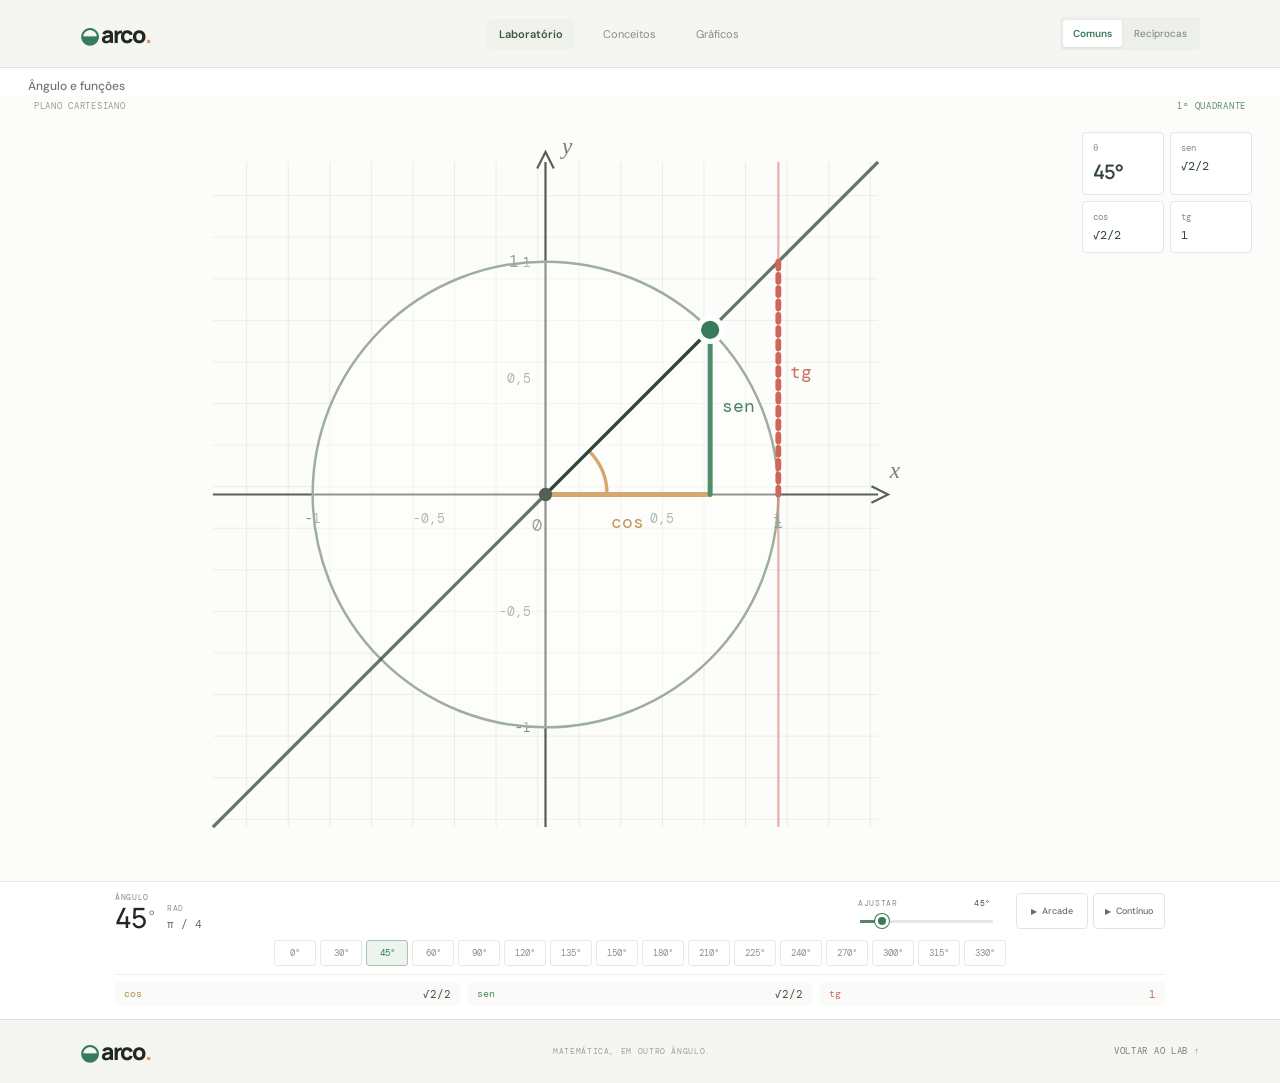
==== index.html @ d0510285 "Primeiro commit" ====
<!doctype html>
<html lang="pt-BR">
  <head>
    <meta charset="utf-8">
    <meta name="viewport" content="width=device-width, initial-scale=1">
    <meta name="theme-color" content="#f5f6f2">
    <title>Círculo Trigonométrico — laboratório visual</title>
    <link rel="stylesheet" href="style.css">
  </head>
  <body>
    <header class="topbar"><a class="brand" href="#inicio" aria-label="Arco, início"><span class="brand-mark">◒</span> arco<span class="brand-dot">.</span></a>
      <nav class="tabs" role="tablist" aria-label="Seções">
        <button class="active" role="tab" aria-selected="true" aria-controls="laboratorio" data-tab="laboratorio">Laboratório</button>
        <button role="tab" aria-selected="false" aria-controls="conceitos" data-tab="conceitos">Conceitos</button>
        <button role="tab" aria-selected="false" aria-controls="graficos" data-tab="graficos">Gráficos</button>
      </nav>
      <div class="function-family" role="group" aria-label="Tipo de funções">
        <button class="selected" data-function-family="common" aria-pressed="true">Comuns</button>
        <button data-function-family="reciprocal" aria-pressed="false" title="Secante, cossecante e cotangente">Recíprocas</button>
      </div>
    </header>
    <main id="inicio">
      <section class="lab tab-panel active" id="laboratorio" role="tabpanel" aria-label="Laboratório trigonométrico">
        <div class="lab-head">
          <h2>Ângulo e funções</h2>
        </div>
        <div class="lab-grid">
          <div class="diagram-wrap">
            <div class="angle-stamp" id="angleStamp" aria-hidden="true"><span>ÂNGULO NOTÁVEL</span><strong id="stampValue">45°</strong></div>
            <div class="diagram-top"><span>PLANO CARTESIANO</span><span class="quadrant" id="quadrant">1º QUADRANTE</span></div>
            <div class="diagram-body">
              <div class="svg-holder">
                <svg id="circle" viewBox="0 0 460 460" role="img" aria-label="Círculo trigonométrico interativo">
                  <defs>
                    <pattern id="grid" width="25" height="25" patternUnits="userSpaceOnUse">
                      <path d="M 25 0 L 0 0 0 25" fill="none" stroke="#e5e9e3" stroke-width="1"/>
                    </pattern>
                  </defs>
                  <rect x="30" y="30" width="400" height="400" fill="url(#grid)"/>
                  <g id="gridLabels"></g>
                  <line x1="30" y1="230" x2="430" y2="230" class="axis"/>
                  <line x1="230" y1="430" x2="230" y2="30" class="axis"/>
                  <path d="M 426 225 L 436 230 L 426 235 M 225 34 L 230 24 L 235 34" class="axis-head"/>
                  <circle cx="230" cy="230" r="140" class="unit-circle"/>
                  <path id="arc" class="angle-arc" d=""/>
                  <line id="radius" x1="230" y1="230" x2="336" y2="124" class="radius"/>
                  <line id="radiusExtension" x1="230" y1="230" x2="420" y2="40" class="radius-extension"/>
                  <line id="cosLine" x1="230" y1="230" x2="336" y2="230" class="cos-line"/>
                  <line id="sinLine" x1="336" y1="230" x2="336" y2="124" class="sin-line"/>
                  <line id="tanGuide" x1="355" y1="30" x2="355" y2="430" class="tan-guide"/>
                  <line id="tanLine" x1="355" y1="230" x2="355" y2="142" class="tan-line"/>
                  <line id="topTanGuide" x1="30" y1="90" x2="430" y2="90" class="tan-guide top-tan-guide"/>
                  <line id="secLine" x1="230" y1="230" x2="370" y2="142" class="reciprocal-sec"/>
                  <line id="cscLine" x1="230" y1="230" x2="370" y2="90" class="reciprocal-csc"/>
                  <line id="cotLine" x1="230" y1="90" x2="370" y2="90" class="reciprocal-cot"/>
                  <line id="pointTangent" x1="250" y1="100" x2="400" y2="250" class="point-tangent"/>
                  <path id="tangentRightAngle" class="tangent-right-angle" d=""/>
                  <circle id="secPoint" cx="355" cy="230" r="5" class="reciprocal-point sec-point"/>
                  <circle id="cscPoint" cx="230" cy="105" r="5" class="reciprocal-point csc-point"/>
                  <circle id="reciprocalPoint" cx="355" cy="105" r="5" class="reciprocal-point"/>
                  <circle cx="230" cy="230" r="4" class="origin-dot"/>
                  <circle id="point" cx="336" cy="124" r="7" class="point"/>
                  <text x="437" y="220" class="axis-label">x</text>
                  <text x="240" y="25" class="axis-label">y</text>
                  <text x="222" y="252" class="origin-label">0</text>
                  <text id="xUnitLabel" x="370" y="250" class="tick-label">1</text>
                  <text id="yUnitLabel" x="208" y="90" class="tick-label">1</text>
                  <text id="cosLabel" x="280" y="250" class="measure-label cosine-label">cos</text>
                  <text id="sinLabel" x="343" y="178" class="measure-label sine-label">sen</text>
                  <text id="tanLabel" x="386" y="178" class="measure-label tangent-label">tg</text>
                  <text id="secLabel" x="370" y="178" class="measure-label cosine-label">sec</text>
                  <text id="cscLabel" x="300" y="130" class="measure-label sine-label">cossec</text>
                  <text id="cotLabel" x="300" y="96" class="measure-label tangent-label">cotg</text>
                </svg>
              </div>
              <div class="plot-readout">
                <div><span>θ</span><b><strong id="degree">45</strong>°</b></div>
                <div><span id="readoutSinName">sen</span><b id="sinValue">0,707</b></div>
                <div><span id="readoutCosName">cos</span><b id="cosValue">0,707</b></div>
                <div><span id="readoutTanName">tg</span><b id="tanValue">1,000</b></div>
              </div>
            </div>
            <div class="diagram-legend">
              <span><i class="legend-cos"></i><b id="circleLegendCos">cosseno</b></span>
              <span><i class="legend-sin"></i><b id="circleLegendSin">seno</b></span>
              <span><i class="legend-tan"></i><b id="circleLegendTan">tangente</b></span>
            </div>
          </div>
          <aside class="controls">
            <div class="control-main">
              <div class="control-angle">
                <div class="angle-display"><span class="section-kicker">ÂNGULO</span>
                  <div class="angle-value"><strong id="controlDegree">45</strong><span>°</span></div>
                </div>
                <div class="radian"><span>RAD</span><strong id="radian">π / 4</strong></div>
              </div>
              <div class="slider-control">
                <label class="slider-label" for="angle"><span>AJUSTAR</span><span id="sliderDegree">45°</span></label>
                <input id="angle" type="range" min="0" max="359" value="45" aria-label="Ângulo em graus">
              </div>
              <div class="animation-modes" aria-label="Modo de animação">
                <button class="mode-button arcade-mode" id="playArcade" type="button"><span class="play-icon">▶</span><span class="mode-text">Arcade</span></button>
                <button class="mode-button smooth-mode" id="playSmooth" type="button"><span class="play-icon">▶</span><span class="mode-text">Contínuo</span></button>
              </div>
            </div>
            <div class="preset-row" aria-label="Ângulos notáveis dos quatro quadrantes">
              <button data-angle="0">0°</button>
              <button data-angle="30">30°</button>
              <button data-angle="45" class="selected">45°</button>
              <button data-angle="60">60°</button>
              <button data-angle="90">90°</button>
              <button data-angle="120">120°</button>
              <button data-angle="135">135°</button>
              <button data-angle="150">150°</button>
              <button data-angle="180">180°</button>
              <button data-angle="210">210°</button>
              <button data-angle="225">225°</button>
              <button data-angle="240">240°</button>
              <button data-angle="270">270°</button>
              <button data-angle="300">300°</button>
              <button data-angle="315">315°</button>
              <button data-angle="330">330°</button>
            </div>
            <div class="function-list">
              <div class="function-row cosine"><span class="function-symbol" id="symbolCos">cos</span><strong id="controlCos">0,707</strong></div>
              <div class="function-row sine"><span class="function-symbol" id="symbolSin">sen</span><strong id="controlSin">0,707</strong></div>
              <div class="function-row tangent"><span class="function-symbol" id="symbolTan">tg</span><strong id="controlTan">1,000</strong></div>
            </div>
          </aside>
        </div>
        <div class="insight">
          <p id="insightText">Ponto: (0,707; 0,707)</p>
        </div>
      </section>
      <section class="function-graph tab-panel" id="graficos" role="tabpanel" aria-label="Gráficos de seno, cosseno e tangente">
        <div class="graph-heading">
          <div><span class="section-kicker">PLANO CARTESIANO · 0° A 360°</span>
            <h2>Gráficos das funções</h2>
          </div>
          <div class="graph-options" role="group" aria-label="Selecionar função para desenhar">
            <button class="selected" data-graph="sin" aria-pressed="true">Seno</button>
            <button data-graph="cos" aria-pressed="false">Cosseno</button>
            <button data-graph="tan" aria-pressed="false">Tangente</button>
            <button data-graph="all" aria-pressed="false">Todas</button>
          </div>
        </div>
        <div class="graph-sheet">
          <svg id="functionPlot" viewBox="0 0 800 470" role="img" aria-label="Gráfico de função trigonométrica em função do ângulo">
            <defs><clipPath id="graphClip">
              <rect x="60" y="35" width="720" height="385"/>
</clippath></defs>
            <rect x="60" y="35" width="720" height="385" class="graph-background"/>
            <g id="graphGrid"></g>
            <g class="graph-asymptotes" id="graphAsymptotes">
              <line x1="240" y1="35" x2="240" y2="420"/>
              <line x1="600" y1="35" x2="600" y2="420"/>
            </g>
            <g class="graph-asymptotes reciprocal-asymptotes" id="reciprocalAsymptotes">
              <line x1="60" y1="35" x2="60" y2="420"/>
              <line x1="420" y1="35" x2="420" y2="420"/>
              <line x1="780" y1="35" x2="780" y2="420"/>
            </g>
            <line x1="60" y1="227.5" x2="780" y2="227.5" class="graph-axis"/>
            <line x1="60" y1="35" x2="60" y2="420" class="graph-axis"/>
            <g clip-path="url(#graphClip)">
              <path id="graphSin" class="graph-line graph-sin"/>
              <path id="graphCos" class="graph-line graph-cos"/>
              <path id="graphTan" class="graph-line graph-tan"/>
              <path id="graphSec" class="graph-line graph-cos"/>
              <path id="graphCsc" class="graph-line graph-sin"/>
              <path id="graphCot" class="graph-line graph-tan"/>
              <line id="graphCursor" x1="150" y1="35" x2="150" y2="420" class="graph-cursor"/>
              <circle id="markerSin" r="6" class="graph-marker marker-sin"/>
              <circle id="markerCos" r="6" class="graph-marker marker-cos"/>
              <circle id="markerTan" r="6" class="graph-marker marker-tan"/>
              <circle id="markerSec" r="6" class="graph-marker marker-cos"/>
              <circle id="markerCsc" r="6" class="graph-marker marker-sin"/>
              <circle id="markerCot" r="6" class="graph-marker marker-tan"/>
            </g>
            <g id="graphLabels"></g>
          </svg>
        </div>
        <div class="graph-legend">
          <span class="legend-item graph-sin-key"><i></i><span id="legendSin">sen θ</span></span>
          <span class="legend-item graph-cos-key"><i></i><span id="legendCos">cos θ</span></span>
          <span class="legend-item graph-tan-key"><i></i><span id="legendTan">tg θ</span></span>
          <span class="graph-current" id="graphCurrent">θ = 45°</span>
        </div>
      </section>
      <section class="concepts tab-panel" id="conceitos" data-family="common" role="tabpanel" aria-label="Conceitos trigonométricos">
        <div class="concept-heading"><span class="section-kicker">CÍRCULO UNITÁRIO · RAIO 1</span>
          <h2>Três nomes.
            <br>
<em>Um ponto.</em></h2>
          <p id="conceptDescription">Uma posição na circunferência revela três medidas:</p>
        </div>
        <div class="concept-cards concepts-common">
          <article class="concept-card cosine-card">
            <div class="concept-card-heading"><span class="card-index">01</span>
              <h3>Cosseno</h3>
            </div>
            <p class="definition">É a coordenada <b>x</b> do ponto na circunferência: sua projeção horizontal sobre o eixo x.</p>
            <div class="formula">cos(θ) = x</div>
            <svg class="concept-figure" viewBox="0 0 180 100" role="img" aria-label="O cosseno é a projeção horizontal do ponto">
              <line x1="18" y1="70" x2="162" y2="70" class="fig-axis"/>
              <circle cx="70" cy="58" r="37" class="fig-circle"/>
              <line x1="70" y1="58" x2="98" y2="32" class="fig-radius"/>
              <line x1="70" y1="58" x2="98" y2="58" class="fig-cos"/>
              <line x1="98" y1="32" x2="98" y2="58" class="fig-guide"/>
              <circle cx="98" cy="32" r="4" class="fig-point"/>
              <text x="79" y="82" class="fig-label">cos θ</text>
            </svg>
          </article>
          <article class="concept-card sine-card">
            <div class="concept-card-heading"><span class="card-index">02</span>
              <h3>Seno</h3>
            </div>
            <p class="definition">É a coordenada <b>y</b> do ponto na circunferência: sua projeção vertical sobre o eixo y.</p>
            <div class="formula">sen(θ) = y</div>
            <svg class="concept-figure" viewBox="0 0 180 100" role="img" aria-label="O seno é a projeção vertical do ponto">
              <line x1="20" y1="70" x2="160" y2="70" class="fig-axis"/>
              <line x1="70" y1="90" x2="70" y2="12" class="fig-axis"/>
              <circle cx="70" cy="58" r="37" class="fig-circle"/>
              <line x1="70" y1="58" x2="98" y2="32" class="fig-radius"/>
              <line x1="98" y1="32" x2="98" y2="58" class="fig-sin"/>
              <line x1="70" y1="58" x2="98" y2="58" class="fig-guide"/>
              <circle cx="98" cy="32" r="4" class="fig-point"/>
              <text x="104" y="48" class="fig-label">sen θ</text>
            </svg>
          </article>
          <article class="concept-card tangent-card">
            <div class="concept-card-heading"><span class="card-index">03</span>
              <h3>Tangente</h3>
            </div>
            <p class="definition">É a razão entre seno e cosseno. Na reta <b>x = 1</b>, mede o segmento até a linha do ângulo.</p>
            <div class="formula">tg(θ) = sen(θ) / cos(θ)</div>
            <svg class="concept-figure" viewBox="0 0 180 100" role="img" aria-label="A tangente é o segmento vertical na reta x igual a um">
              <line x1="18" y1="70" x2="164" y2="70" class="fig-axis"/>
              <circle cx="65" cy="58" r="37" class="fig-circle"/>
              <line x1="65" y1="58" x2="115" y2="30" class="fig-radius"/>
              <line x1="102" y1="18" x2="102" y2="88" class="fig-tan-guide"/>
              <line x1="102" y1="70" x2="102" y2="37" class="fig-tan"/>
              <circle cx="98" cy="39" r="4" class="fig-point"/>
              <text x="108" y="54" class="fig-label">tg θ</text>
            </svg>
          </article>
        </div>
        <div class="concept-cards concepts-reciprocal">
          <article class="concept-card reciprocal-sec-card">
            <div class="concept-card-heading"><span class="card-index">01</span>
              <h3>Secante</h3>
            </div>
            <p class="definition">É o inverso multiplicativo do cosseno. A tangente no ponto encontra o eixo x em <b>sec(θ)</b>.</p>
            <div class="formula">sec(θ) = 1 / cos(θ)</div>
            <svg class="concept-figure" viewBox="0 0 180 100" role="img" aria-label="A tangente no ponto encontra o eixo x no valor da secante">
              <line x1="18" y1="68" x2="162" y2="68" class="fig-axis"/>
              <line x1="70" y1="96" x2="70" y2="12" class="fig-axis"/>
              <circle cx="70" cy="68" r="30" class="fig-circle"/>
              <line x1="70" y1="68" x2="91.2" y2="46.8" class="fig-radius"/>
              <line x1="30" y1="-14" x2="145" y2="101" class="fig-extra-tangent"/>
              <line x1="70" y1="68" x2="112.4" y2="68" class="fig-cos"/>
              <circle cx="112.4" cy="68" r="4" class="fig-point"/>
              <text x="83" y="82" class="fig-label">sec θ</text>
            </svg>
          </article>
          <article class="concept-card reciprocal-csc-card">
            <div class="concept-card-heading"><span class="card-index">02</span>
              <h3>Cossecante</h3>
            </div>
            <p class="definition">É o inverso multiplicativo do seno. A tangente no ponto encontra o eixo y em <b>cossec(θ)</b>.</p>
            <div class="formula">cossec(θ) = 1 / sen(θ)</div>
            <svg class="concept-figure" viewBox="0 0 180 100" role="img" aria-label="A tangente no ponto encontra o eixo y no valor da cossecante">
              <line x1="18" y1="68" x2="162" y2="68" class="fig-axis"/>
              <line x1="70" y1="98" x2="70" y2="8" class="fig-axis"/>
              <circle cx="70" cy="68" r="30" class="fig-circle"/>
              <line x1="70" y1="68" x2="91.2" y2="46.8" class="fig-radius"/>
              <line x1="30" y1="-14" x2="145" y2="101" class="fig-extra-tangent"/>
              <line x1="70" y1="68" x2="70" y2="25.6" class="fig-sin"/>
              <circle cx="70" cy="25.6" r="4" class="fig-point"/>
              <text x="77" y="40" class="fig-label">cossec θ</text>
            </svg>
          </article>
          <article class="concept-card reciprocal-cot-card">
            <div class="concept-card-heading"><span class="card-index">03</span>
              <h3>Cotangente</h3>
            </div>
            <p class="definition">É a razão entre cosseno e seno. Na tangente superior do círculo, mede o trecho horizontal até o ângulo.</p>
            <div class="formula">cotg(θ) = cos(θ) / sen(θ)</div>
            <svg class="concept-figure" viewBox="0 0 180 100" role="img" aria-label="A cotangente é o trecho horizontal na tangente superior do círculo">
              <line x1="18" y1="72" x2="162" y2="72" class="fig-axis"/>
              <circle cx="70" cy="72" r="30" class="fig-circle"/>
              <line x1="70" y1="42" x2="160" y2="42" class="fig-extra-tangent"/>
              <line x1="70" y1="72" x2="96" y2="57" class="fig-radius"/>
              <line x1="96" y1="57" x2="122" y2="42" class="fig-radius"/>
              <line x1="70" y1="42" x2="122" y2="42" class="fig-tan"/>
              <circle cx="122" cy="42" r="4" class="fig-point"/>
              <circle cx="96" cy="57" r="4" class="fig-point"/>
              <text x="83" y="34" class="fig-label">cotg θ</text>
            </svg>
          </article>
        </div>
      </section>
    </main>
    <footer>
      <a class="brand" href="#inicio"><span class="brand-mark">◒</span> arco<span class="brand-dot">.</span></a>
      <span>MATEMÁTICA, EM OUTRO ÂNGULO.</span>
      <a href="#laboratorio" data-go-lab>VOLTAR AO LAB ↑</a>
    </footer>
    <script src="script.js"></script>
  </body>
</html>
---- style.css ----
@import url('https://fonts.googleapis.com/css2?family=DM+Mono:wght@400;500&family=DM+Sans:wght@400;500;600;700&family=Manrope:wght@400;500;600;700;800&display=swap');
:root {
  --ink: #202820;
  --muted: #777f75;
  --paper: #f5f6f2;
  --green: #337c5c;
  --line: #dfe3dc;
  --mono: 'DM Mono',monospace;
  --sans: 'DM Sans',sans-serif;
  --display: 'Manrope',sans-serif;
}
* {
  box-sizing: border-box;
}
html {
  scroll-behavior: smooth;
}
body {
  margin: 0;
  background: var(--paper);
  color: var(--ink);
  font-family: var(--sans);
  font-size: 14px;
}
.topbar {
  height: 76px;
  border-bottom: 1px solid var(--line);
  display: flex;
  align-items: center;
  justify-content: space-between;
  padding: 0 max(calc((100vw - 1120px)/2),32px);
}
.brand {
  text-decoration: none;
  color: var(--ink);
  font: 800 23px var(--display);
  letter-spacing: -1.4px;
}
.brand-mark {
  color: var(--green);
  font-size: 22px;
}
.brand-dot {
  color: #df9566;
}
.topbar nav {
  display: flex;
  gap: 36px;
  margin-left: 80px;
}
.topbar nav a {
  color: #858c82;
  text-decoration: none;
  font-size: 13px;
}
.topbar nav a.active {
  color: var(--ink);
  font-weight: 700;
}
.course-tag,.section-kicker,.eyebrow,.diagram-top,.live,.radian>span,.slider-label,.play-hint,.unit-note,.card-index,footer>span,footer>a:last-child {
  font: 10px var(--mono);
  letter-spacing: .08em;
}
.course-tag {
  color: #6f786e;
}
.course-tag i,.live i {
  display: inline-block;
  width: 7px;
  height: 7px;
  border-radius: 50%;
  background: #6eaa77;
  margin-right: 8px;
}
.intro {
  max-width: 1120px;
  margin: 78px auto 62px;
}
.eyebrow {
  display: flex;
  align-items: center;
  gap: 12px;
  color: #697369;
}
.eyebrow span {
  display: grid;
  place-items: center;
  border: 1px solid #cbd2c9;
  width: 24px;
  height: 24px;
  border-radius: 50%;
  font-size: 9px;
}
.eyebrow b {
  font-weight: 400;
}
.intro h1 {
  font: 600 clamp(48px,6vw,70px)/1.04 var(--display);
  letter-spacing: -4px;
  margin: 24px 0 16px;
}
.intro h1 em,.concept-title em {
  font-family: Georgia,serif;
  font-weight: 400;
  color: var(--green);
}
.intro p {
  line-height: 1.7;
  color: var(--muted);
  margin: 0;
}
.lab {
  max-width: 1120px;
  margin: 0 auto;
  background: #fff;
  border: 1px solid #e5e8e1;
  border-radius: 8px;
  box-shadow: 0 12px 36px #23321d09;
  overflow: hidden;
}
.lab-head {
  padding: 27px 34px 20px;
  border-bottom: 1px solid #edf0eb;
  display: flex;
  align-items: center;
  justify-content: space-between;
}
.section-kicker {
  color: #828b80;
}
.lab-head h2 {
  font: 600 21px var(--display);
  letter-spacing: -.6px;
  margin: 8px 0 0;
}
.live {
  color: #6eaa77;
  font-size: 9px;
}
.lab-grid {
  display: grid;
  grid-template-columns: 1.12fr .88fr;
  min-height: 500px;
}
.diagram-wrap {
  padding: 23px 32px 20px 36px;
  border-right: 1px solid #edf0eb;
  background: #fcfdfa;
}
.diagram-top {
  display: flex;
  justify-content: space-between;
  color: #8a9289;
  font-size: 9px;
}
.quadrant {
  color: #5c8b6d;
}
.svg-holder {
  max-width: 455px;
  margin: 4px auto 0;
}
.svg-holder svg {
  display: block;
  width: 100%;
  height: auto;
  overflow: visible;
}
.axis {
  stroke: #a7afa5;
  stroke-width: 1.2;
}
.axis-head {
  fill: none;
  stroke: #a7afa5;
  stroke-width: 1.2;
}
.unit-circle {
  fill: #f9fbf8;
  stroke: #c7d1c5;
  stroke-width: 1.4;
}
.radius {
  stroke: #33463a;
  stroke-width: 1.8;
}
.angle-arc {
  fill: none;
  stroke: #d7a86d;
  stroke-width: 2;
}
.cos-line {
  stroke: #d7a86d;
  stroke-width: 3;
  stroke-linecap: round;
}
.sin-line {
  stroke: #4f8d6b;
  stroke-width: 3;
  stroke-linecap: round;
}
.tan-line {
  stroke: #d77966;
  stroke-width: 3;
  stroke-linecap: round;
  stroke-dasharray: 4 4;
}
.point {
  fill: #387b58;
  stroke: #fff;
  stroke-width: 3;
}
.origin-dot {
  fill: #555f54;
}
.axis-label {
  fill: #788176;
  font: italic 14px Georgia;
}
.origin-label,.tick-label {
  fill: #9ba398;
  font: 10px var(--mono);
}
.measure-label {
  font: 11px var(--mono);
}
.cosine-label {
  fill: #c49459;
}
.sine-label {
  fill: #478362;
}
.tangent-label {
  fill: #cc705f;
}
.diagram-legend {
  display: flex;
  justify-content: center;
  gap: 22px;
  color: #818980;
  font-size: 10px;
  margin-top: -7px;
}
.diagram-legend span {
  display: flex;
  align-items: center;
  gap: 6px;
}
.diagram-legend i {
  width: 7px;
  height: 7px;
  border-radius: 50%;
}
.legend-cos {
  background: #d7a86d;
}
.legend-sin {
  background: #4f8d6b;
}
.legend-tan {
  background: #d77966;
}
.controls {
  padding: 25px 30px 22px;
}
.angle-display {
  display: flex;
  justify-content: space-between;
  align-items: center;
}
.angle-display>div:first-child {
  display: flex;
  flex-direction: column;
  gap: 6px;
}
.angle-note {
  font-size: 11px;
  color: #a1a79f;
}
.angle-value {
  display: flex;
  align-items: flex-start;
}
.angle-value strong {
  font: 500 48px/.95 var(--display);
  letter-spacing: -3px;
}
.angle-value>span {
  font: 20px var(--display);
  margin: 3px 0 0 4px;
  color: #7d867a;
}
.radian {
  margin-top: 14px;
  background: #f6f8f4;
  border: 1px solid #edf0ea;
  padding: 10px 12px;
  display: flex;
  justify-content: space-between;
  align-items: center;
}
.radian>span {
  font-size: 9px;
  color: #92998f;
}
.radian strong {
  font: 13px var(--mono);
  color: #52745d;
}
.slider-label {
  margin: 24px 0 10px;
  display: flex;
  justify-content: space-between;
  color: #8a9288;
  font-size: 9px;
}
.slider-label span:last-child {
  color: #39493a;
}
input[type=range] {
  width: 100%;
  height: 3px;
  appearance: none;
  background: linear-gradient(to right,#528565 0 12.5%,#e4e8e1 12.5% 100%);
  outline: none;
  display: block;
}
input[type=range]::-webkit-slider-thumb {
  appearance: none;
  width: 14px;
  height: 14px;
  border-radius: 50%;
  background: #397b57;
  border: 3px solid white;
  box-shadow: 0 0 0 1px #397b57;
  cursor: grab;
}
input[type=range]::-moz-range-thumb {
  width: 9px;
  height: 9px;
  border-radius: 50%;
  background: #397b57;
  border: 3px solid white;
  box-shadow: 0 0 0 1px #397b57;
  cursor: grab;
}
.preset-row {
  display: flex;
  gap: 6px;
  margin-top: 12px;
}
.preset-row button {
  border: 1px solid #e6e9e3;
  background: #fff;
  color: #8a9188;
  font: 10px var(--mono);
  padding: 6px 11px;
  border-radius: 3px;
  cursor: pointer;
}
.preset-row button.selected {
  color: #417853;
  border-color: #a9c2ad;
  background: #f7faf6;
}
.function-list {
  margin-top: 22px;
  border-top: 1px solid #edf0eb;
}
.function-row {
  height: 57px;
  border-bottom: 1px solid #edf0eb;
  display: flex;
  align-items: center;
  gap: 11px;
}
.function-symbol {
  width: 32px;
  height: 32px;
  display: grid;
  place-items: center;
  border-radius: 4px;
  font: 12px var(--mono);
}
.cosine .function-symbol {
  background: #fbf5ec;
  color: #b8884f;
}
.sine .function-symbol {
  background: #eff6f0;
  color: #4c8962;
}
.tangent .function-symbol {
  background: #fcf1ef;
  color: #c96f60;
}
.function-copy {
  display: flex;
  flex-direction: column;
  gap: 4px;
  flex: 1;
}
.function-copy b {
  font-size: 11px;
  font-weight: 600;
}
.function-copy small {
  font-size: 10px;
  color: #979e95;
}
.function-row>strong {
  font: 12px var(--mono);
  color: #465147;
}
.tangent>strong {
  color: #c47062;
}
.play-button {
  margin-top: 17px;
  width: 100%;
  height: 43px;
  background: #347a55;
  border: 0;
  border-radius: 3px;
  color: white;
  font: 600 12px var(--sans);
  display: flex;
  align-items: center;
  justify-content: center;
  gap: 9px;
  cursor: pointer;
  transition: background .2s;
}
.play-button:hover {
  background: #286747;
}
.play-button.playing {
  background: #263c2e;
}
.play-icon {
  font-size: 10px;
}
.play-hint {
  margin-left: auto;
  margin-right: 12px;
  color: #c7dfce;
  font-size: 8px;
}
.insight {
  min-height: 50px;
  background: #f8faf7;
  border-top: 1px solid #edf0eb;
  padding: 12px 34px;
  display: flex;
  align-items: center;
  gap: 12px;
}
.insight-icon {
  width: 22px;
  height: 22px;
  border-radius: 50%;
  background: #eaf2ea;
  color: #4c875e;
  display: grid;
  place-items: center;
  font-size: 14px;
}
.insight p {
  font-size: 11px;
  color: #6f786e;
  margin: 0;
  flex: 1;
}
.insight p b {
  color: #384a3b;
  font-weight: 600;
}
.unit-note {
  color: #9ba297;
  font-size: 8px;
}
.concepts {
  max-width: 1120px;
  margin: 110px auto 100px;
  display: grid;
  grid-template-columns: 260px 1fr;
  gap: 65px;
}
.concept-title h2 {
  font: 600 33px/1.2 var(--display);
  letter-spacing: -1.6px;
  margin: 18px 0;
}
.concept-cards {
  display: grid;
  grid-template-columns: repeat(3,1fr);
  gap: 14px;
}
.concept-card {
  background: #fff;
  border: 1px solid #e7eae4;
  border-radius: 5px;
  padding: 20px 18px 17px;
  min-height: 245px;
}
.card-index {
  font-size: 8px;
  color: #9ba197;
}
.mini-diagram {
  height: 56px;
  margin: 15px 0 10px;
  color: #b9935c;
  font: 17px var(--mono);
  position: relative;
  line-height: 1.1;
}
.mini-diagram b {
  color: #437a54;
  font-size: 20px;
}
.mini-cos {
  padding-top: 17px;
}
.mini-sin {
  padding-left: 4px;
  line-height: .9;
}
.mini-tan {
  padding-top: 13px;
  color: #d98775;
}
.concept-card h3 {
  font: 600 15px var(--display);
  margin: 6px 0;
}
.concept-card p {
  font-size: 10px;
  line-height: 1.6;
  color: #858d83;
  margin: 7px 0 12px;
}
.concept-card p b {
  color: #4a594b;
}
.formula {
  font: 10px var(--mono);
  color: #55775d;
  background: #f5f8f3;
  padding: 8px;
}
.concept-title .section-kicker {
  font-size: 9px;
}
footer {
  border-top: 1px solid var(--line);
  height: 78px;
  padding: 0 max(calc((100vw - 1120px)/2),32px);
  display: flex;
  align-items: center;
  justify-content: space-between;
}
footer>span {
  color: #9da39a;
  font-size: 8px;
}
footer>a:last-child {
  color: #748174;
  text-decoration: none;
  font-size: 9px;
}
@media(max-width:900px) {
  .intro,.lab,.concepts {
    margin-left: 24px;
    margin-right: 24px;
  }
  .intro {
    margin-top: 60px;
  }
  .lab-grid {
    grid-template-columns: 1fr;
  }
  .diagram-wrap {
    border-right: 0;
    border-bottom: 1px solid #edf0eb;
  }
  .svg-holder {
    max-width: 440px;
  }
  .controls {
    padding: 25px 32px;
  }
  .concepts {
    grid-template-columns: 1fr;
    gap: 25px;
    margin-top: 75px;
  }
  .concept-title h2 br {
    display: none;
  }
  .concept-cards {
    grid-template-columns: repeat(3,1fr);
  }
}
@media(max-width:600px) {
  .topbar {
    height: 62px;
    padding: 0 20px;
  }
  .topbar nav {
    gap: 16px;
    margin: 0;
  }
  .topbar nav a {
    font-size: 11px;
  }
  .course-tag {
    display: none;
  }
  .intro {
    margin: 48px 20px 38px;
  }
  .intro h1 {
    letter-spacing: -2.8px;
  }
  .intro p {
    font-size: 13px;
  }
  .lab {
    margin: 0 12px;
  }
  .lab-head {
    padding: 22px 20px;
  }
  .lab-head h2 {
    font-size: 18px;
  }
  .diagram-wrap {
    padding: 19px 13px 18px;
  }
  .diagram-top {
    font-size: 8px;
  }
  .diagram-legend {
    gap: 13px;
    font-size: 9px;
  }
  .controls {
    padding: 22px 20px;
  }
  .insight {
    padding: 12px 15px;
  }
  .insight p {
    font-size: 10px;
  }
  .unit-note {
    display: none;
  }
  .concepts {
    margin: 72px 20px;
  }
  .concept-title h2 {
    font-size: 29px;
  }
  .concept-cards {
    grid-template-columns: 1fr;
    gap: 10px;
  }
  .concept-card {
    min-height: 0;
    padding: 18px;
  }
  .mini-diagram {
    height: 40px;
    margin: 9px 0;
  }
  .concept-card p {
    font-size: 11px;
  }
  footer {
    padding: 0 20px;
    height: 68px;
  }
  footer>span {
    display: none;
  }
}
.lab.tab-panel.active {
  display: flex!important;
}
body {
  min-height: 100vh;
  display: flex;
  flex-direction: column;
}
.topbar {
  flex: 0 0 68px;
  height: 68px;
}
.tabs {
  display: flex;
  gap: 5px;
  margin: 0!important;
}
.tabs button {
  font: 11px var(--mono);
  color: #858d83;
  background: transparent;
  border: 1px solid transparent;
  border-radius: 4px;
  padding: 10px 14px;
  cursor: pointer;
}
.tabs button.active {
  color: #347a55;
  background: #edf4ed;
  border-color: #dce9dc;
}
.tab-panel {
  display: none!important;
}
.tab-panel.active {
  display: grid!important;
}
main {
  flex: 1;
  display: flex;
  min-height: 0;
}
.lab {
  max-width: none;
  width: 100%;
  margin: 0;
  border: 0;
  border-radius: 0;
  box-shadow: none;
  display: flex!important;
  flex-direction: column;
  min-height: calc(100vh - 132px);
}
.lab-head {
  padding: 17px 30px 14px;
  flex: 0 0 auto;
}
.lab-head h2 {
  font-size: 18px;
}
.lab-grid {
  flex: 1;
  min-height: 0;
  grid-template-columns: minmax(0,1fr) 340px;
}
.diagram-wrap {
  display: flex;
  flex-direction: column;
  padding: 18px 26px 15px;
  min-height: 0;
  border-right: 1px solid #edf0eb;
  border-bottom: 0;
}
.svg-holder {
  width: min(100%,min(70vh,740px));
  max-width: none;
  flex: 1;
  min-height: 0;
  display: grid;
  place-items: center;
  margin: 0 auto;
}
.svg-holder svg {
  max-height: 100%;
  width: 100%;
}
.diagram-legend {
  margin: 0 0 4px;
  flex: 0 0 auto;
}
.controls {
  padding: 22px 24px;
  overflow: auto;
}
.insight {
  flex: 0 0 auto;
}
.radius-extension {
  stroke: #33463a;
  stroke-width: 1.8;
  stroke-dasharray: 5 5;
  opacity: .65;
}
.concepts {
  width: min(1120px,calc(100% - 64px));
  max-width: 1120px;
  margin: auto;
  grid-template-columns: 250px 1fr;
  align-content: center;
  gap: 52px;
  min-height: calc(100vh - 132px);
}
.concept-title p {
  color: #818980;
  font-size: 13px;
  line-height: 1.75;
  max-width: 240px;
}
.concept-cards {
  gap: 18px;
}
.concept-card {
  padding: 24px 21px;
  min-height: 300px;
}
.mini-diagram {
  height: 72px;
  font-size: 22px;
  margin: 19px 0 13px;
}
.concept-card h3 {
  font-size: 17px;
}
.concept-card p {
  font-size: 12px;
  line-height: 1.75;
}
.formula {
  font-size: 11px;
  margin-top: 18px;
}
footer {
  flex: 0 0 64px;
  height: 64px;
}
@media(max-width:900px) {
  main {
    display: block;
  }
  .lab {
    min-height: calc(100vh - 132px);
  }
  .lab-grid {
    grid-template-columns: minmax(0,1fr) 300px;
  }
  .diagram-wrap {
    border-bottom: 0;
  }
  .svg-holder {
    width: min(100%,60vh);
  }
  .concepts {
    grid-template-columns: 1fr;
    gap: 24px;
    padding: 48px 0;
  }
  .concept-title h2 br {
    display: initial;
  }
  .concept-title p {
    max-width: 520px;
  }
  .concept-card {
    min-height: 260px;
  }
}
@media(max-width:650px) {
  .topbar {
    padding: 0 14px;
  }
  .brand {
    font-size: 20px;
  }
  .tabs button {
    font-size: 9px;
    padding: 9px 8px;
  }
  .lab {
    min-height: calc(100vh - 118px);
  }
  .lab-head {
    padding: 14px 16px;
  }
  .lab-grid {
    display: flex;
    flex-direction: column;
  }
  .diagram-wrap {
    padding: 11px 12px 9px;
    flex: 1;
    min-height: 280px;
  }
  .svg-holder {
    width: min(100%,42vh);
    min-height: 210px;
  }
  .diagram-legend {
    font-size: 8px;
    gap: 13px;
  }
  .controls {
    padding: 14px 18px;
    overflow: visible;
  }
  .angle-value strong {
    font-size: 38px;
  }
  .radian {
    margin-top: 8px;
    padding: 7px 10px;
  }
  .slider-label {
    margin: 14px 0 8px;
  }
  .preset-row {
    margin-top: 8px;
  }
  .function-list {
    margin-top: 11px;
  }
  .function-row {
    height: 44px;
  }
  .function-symbol {
    width: 27px;
    height: 27px;
  }
  .play-button {
    margin-top: 10px;
    height: 38px;
  }
  .insight {
    padding: 9px 12px;
  }
  .insight p {
    font-size: 9px;
  }
  .concepts {
    width: calc(100% - 32px);
    min-height: calc(100vh - 118px);
    padding: 35px 0;
  }
  .concept-cards {
    grid-template-columns: 1fr;
    gap: 10px;
  }
  .concept-card {
    min-height: 0;
    padding: 17px;
  }
  .mini-diagram {
    height: 43px;
    margin: 9px 0;
  }
  .formula {
    margin-top: 10px;
  }
  .concept-title p {
    font-size: 12px;
  }
  footer {
    flex-basis: 54px;
    height: 54px;
    padding: 0 14px;
  }
}
.lab-grid {
  display: flex;
  flex-direction: column;
  min-height: 0;
  flex: 1;
}
.diagram-wrap {
  flex: 1;
  min-height: 0;
  border: 0;
  padding: 12px 28px 4px;
}
.diagram-top {
  width: 100%;
}
.svg-holder {
  position: relative;
  width: min(100%, min(74vh, 820px));
  max-width: 100%;
  min-height: 0;
  margin: auto;
  flex: 1;
}
.svg-holder svg {
  height: 100%;
  width: 100%;
  max-height: 100%;
  overflow: visible;
}
.plot-readout {
  position: absolute;
  z-index: 2;
  right: 2%;
  top: 3%;
  display: grid;
  grid-template-columns: repeat(2,minmax(88px,1fr));
  gap: 5px;
  padding: 10px;
  background: #ffffffed;
  border: 1px solid #e1e7df;
  border-radius: 6px;
  box-shadow: 0 5px 20px #26352612;
}
.plot-readout div {
  display: flex;
  flex-direction: column;
  gap: 4px;
  padding: 4px 7px;
}
.plot-readout span {
  font: 9px var(--mono);
  color: #838c81;
}
.plot-readout b {
  font: 13px var(--mono);
  color: #334539;
}
.plot-readout div:first-child b {
  font: 600 23px var(--display);
  letter-spacing: -1px;
}
.plot-readout strong {
  font-weight: 600;
}
.axis {
  stroke: #566257;
  stroke-width: 1.35;
}
.axis-head {
  fill: none;
  stroke: #566257;
  stroke-width: 1.3;
}
.unit-circle {
  fill: #ffffff55;
  stroke: #9eae9e;
  stroke-width: 1.5;
}
.grid-number {
  font: 8px var(--mono);
  fill: #879186;
}
.tan-guide {
  stroke: #d99083;
  stroke-width: 1.4;
  opacity: .65;
}
.tan-line {
  stroke: #cf6658;
  stroke-width: 3.5;
  stroke-linecap: round;
}
.radius-extension {
  stroke: #33463a;
  stroke-width: 2;
  stroke-dasharray: none;
  opacity: .75;
}
.controls {
  flex: none;
  display: grid;
  grid-template-columns: 150px minmax(160px,1fr) 210px minmax(300px,1.2fr) 170px;
  grid-template-rows: 42px 30px;
  align-items: center;
  gap: 4px 17px;
  padding: 9px 28px 12px;
  border-top: 1px solid #e6eae3;
  background: #fff;
  overflow: visible;
}
.angle-display {
  grid-column: 1;
  grid-row: 1;
  align-self: center;
}
.angle-display .angle-value strong {
  font-size: 36px;
}
.radian {
  grid-column: 1;
  grid-row: 2;
  align-self: end;
  margin: 0;
  padding: 6px 9px;
}
.slider-label {
  grid-column: 2;
  grid-row: 1;
  margin: 0;
}
.controls input[type=range] {
  grid-column: 2;
  grid-row: 2;
}
.preset-row {
  grid-column: 3;
  grid-row: 1/3;
  align-self: center;
  margin: 0;
  flex-wrap: wrap;
}
.function-list {
  grid-column: 4;
  grid-row: 1/3;
  margin: 0;
  border-top: 0;
  display: flex;
  gap: 8px;
}
.function-row {
  flex: 1;
  height: auto;
  min-width: 0;
  border: 1px solid #edf0eb;
  border-radius: 4px;
  padding: 6px 8px;
  gap: 7px;
}
.function-symbol {
  width: 28px;
  height: 28px;
  flex: 0 0 28px;
}
.function-copy {
  gap: 2px;
}
.function-copy small {
  font-size: 9px;
}
.function-row>strong {
  font-size: 11px;
}
.play-button {
  grid-column: 5;
  grid-row: 1/3;
  margin: 0;
  height: 42px;
}
.insight {
  min-height: 38px;
  padding: 7px 28px;
}
.concepts.tab-panel.active {
  display: grid!important;
}
@media(max-width:1000px) {
  .controls {
    grid-template-columns: 140px minmax(140px,1fr) 190px;
    grid-template-rows: 24px 42px auto;
  }
  .function-list {
    grid-column: 1/3;
    grid-row: 3;
  }
  .play-button {
    grid-column: 3;
    grid-row: 3;
  }
  .svg-holder {
    width: min(100%,68vh);
  }
}
@media(max-width:650px) {
  .lab {
    min-height: calc(100vh - 122px);
  }
  .lab-head {
    padding: 9px 15px;
  }
  .diagram-wrap {
    min-height: 0;
    padding: 8px 8px 2px;
  }
  .svg-holder {
    width: 100%;
    min-height: 260px;
    max-height: 46vh;
  }
  .plot-readout {
    right: 1%;
    top: 2%;
    grid-template-columns: repeat(2,minmax(60px,1fr));
    gap: 1px;
    padding: 5px;
  }
  .plot-readout div {
    padding: 3px;
  }
  .plot-readout span {
    font-size: 7px;
  }
  .plot-readout b {
    font-size: 10px;
  }
  .plot-readout div:first-child b {
    font-size: 17px;
  }
  .diagram-legend {
    margin: 0 0 4px;
  }
  .controls {
    grid-template-columns: 1fr 1fr;
    grid-template-rows: auto auto auto auto;
    gap: 7px 12px;
    padding: 10px 14px;
  }
  .angle-display {
    grid-column: 1;
    grid-row: 1/3;
  }
  .angle-display .angle-value strong {
    font-size: 30px;
  }
  .radian {
    grid-column: 1;
    grid-row: 3;
    align-self: center;
  }
  .slider-label {
    grid-column: 2;
    grid-row: 1;
  }
  .controls input[type=range] {
    grid-column: 2;
    grid-row: 2;
  }
  .preset-row {
    grid-column: 2;
    grid-row: 3;
    align-self: center;
  }
  .function-list {
    grid-column: 1/3;
    grid-row: 4;
    gap: 4px;
  }
  .function-row {
    padding: 4px;
    gap: 4px;
  }
  .function-symbol {
    width: 23px;
    height: 23px;
    flex-basis: 23px;
  }
  .function-copy b {
    font-size: 9px;
  }
  .function-copy small {
    display: none;
  }
  .function-row>strong {
    font-size: 9px;
  }
  .play-button {
    grid-column: 1/3;
    grid-row: 5;
    height: 36px;
  }
  .controls {
    grid-template-rows: auto auto auto auto auto;
  }
  .insight {
    padding: 7px 12px;
  }
  .insight p {
    font-size: 9px;
  }
}
.tabs button {
  font-family: var(--sans);
  font-size: 11px;
  color: #848b82;
  padding: 8px 12px;
  border: 0;
  border-radius: 3px;
}
.tabs button.active {
  background: #eef2eb;
  color: #3e5845;
  font-weight: 600;
}
.course-tag {
  font-size: 9px;
  color: #a0a69d;
}
.lab-head {
  padding: 8px 28px 0;
  border: 0;
  min-height: 28px;
}
.lab-head h2 {
  margin: 0;
  color: #71796f;
  font: 500 12px var(--sans);
  letter-spacing: 0;
}
.diagram-wrap {
  padding-top: 4px;
}
.diagram-body {
  display: grid;
  grid-template-columns: minmax(0,1fr) 170px;
  align-items: center;
  gap: 16px;
  flex: 1;
  min-height: 0;
  width: min(100%,1050px);
  margin: 0 auto;
}
.svg-holder {
  position: static;
  width: min(100%,min(72vh,820px));
  max-width: none;
  aspect-ratio: 1;
  min-height: 0;
  max-height: 100%;
  flex: initial;
  margin: 0 auto;
}
.plot-readout {
  position: static;
  align-self: start;
  margin-top: 20px;
  display: grid;
  grid-template-columns: repeat(2,minmax(64px,1fr));
  gap: 6px;
  padding: 0;
  background: none;
  border: 0;
  border-radius: 0;
  box-shadow: none;
  align-content: center;
}
.plot-readout div {
  padding: 9px 10px;
  background: #fff;
  border: 1px solid #e4e8e1;
  border-radius: 4px;
}
.plot-readout span {
  font-size: 9px;
}
.plot-readout b {
  font-size: 12px;
}
.plot-readout div:first-child b {
  font-size: 20px;
}
.diagram-top {
  padding: 0 6px;
  color: #969d93;
}
.diagram-legend {
  display: none;
}
.insight {
  display: none;
}
.controls {
  display: block;
  padding: 10px max(20px,calc((100% - 1050px)/2)) 13px;
  background: #fff;
  border-top: 1px solid #e6eae3;
  overflow: visible;
}
.control-main {
  display: grid;
  grid-template-columns: 150px minmax(180px,1fr) auto 126px;
  align-items: center;
  gap: 18px;
  max-width: 1050px;
  margin: 0 auto 9px;
}
.control-angle {
  display: flex;
  align-items: center;
  gap: 12px;
}
.angle-display {
  display: flex;
  flex-direction: column;
  gap: 2px;
  align-items: flex-start;
}
.angle-display .section-kicker {
  font-size: 8px;
}
.angle-display .angle-value strong {
  font-size: 28px;
  letter-spacing: -1.4px;
}
.angle-display .angle-value>span {
  font-size: 13px;
  margin-top: 2px;
}
.radian {
  display: flex;
  flex-direction: column;
  align-items: flex-start;
  gap: 4px;
  margin: 0;
  padding: 0;
  border: 0;
  background: transparent;
}
.radian>span {
  font-size: 8px;
}
.radian strong {
  font-size: 11px;
}
.slider-control {
  display: grid;
  grid-template-columns: 1fr;
  gap: 10px;
}
.slider-label {
  margin: 0;
  font-size: 8px;
}
.preset-row {
  margin: 0;
  gap: 4px;
}
.preset-row button {
  padding: 7px 9px;
  font-size: 9px;
}
.play-button {
  width: 126px;
  height: 36px;
  margin: 0;
  font-size: 10px;
  gap: 7px;
}
.function-list {
  max-width: 1050px;
  margin: 0 auto;
  border: 0;
  border-top: 1px solid #eff1ed;
  padding-top: 7px;
  display: grid;
  grid-template-columns: repeat(3,1fr);
  gap: 8px;
}
.function-row {
  height: auto;
  padding: 5px 9px;
  border: 0;
  border-radius: 3px;
  background: #fafbf9;
  justify-content: space-between;
}
.function-symbol {
  width: auto;
  height: auto;
  display: block;
  background: transparent!important;
  font-size: 10px;
}
.function-row>strong {
  font-size: 11px;
}
@media(max-width:750px) {
  .diagram-body {
    grid-template-columns: minmax(0,1fr) 120px;
    gap: 8px;
  }
  .control-main {
    grid-template-columns: 130px minmax(130px,1fr) auto;
    gap: 10px;
  }
  .play-button {
    grid-column: 3;
    grid-row: 1;
    width: 78px;
  }
  .preset-row {
    grid-column: 3;
    grid-row: 2;
  }
  .controls {
    padding: 10px 14px;
  }
  .plot-readout div {
    padding: 7px;
  }
  .course-tag {
    display: none;
  }
}
@media(max-width:550px) {
  .lab-head {
    display: none;
  }
  .diagram-wrap {
    padding: 10px 5px 0;
  }
  .diagram-top {
    font-size: 8px;
    padding: 0 10px;
  }
  .diagram-body {
    display: flex;
    flex-direction: column;
    gap: 3px;
    width: 100%;
  }
  .svg-holder {
    width: min(100%,48vh);
    flex: 1;
    max-height: 36vh;
  }
  .plot-readout {
    width: 100%;
    grid-template-columns: repeat(4,1fr);
    gap: 4px;
    padding: 0 8px 6px;
  }
  .plot-readout div {
    padding: 4px 6px;
    display: flex;
    align-items: center;
    justify-content: space-between;
    gap: 3px;
  }
  .plot-readout div:first-child b {
    font-size: 13px;
  }
  .plot-readout span {
    font-size: 8px;
  }
  .plot-readout b {
    font-size: 9px;
  }
  .controls {
    padding: 8px 10px;
  }
  .control-main {
    grid-template-columns: 100px minmax(85px,1fr) auto;
    gap: 7px;
    margin-bottom: 6px;
  }
  .angle-display .angle-value strong {
    font-size: 23px;
  }
  .control-angle {
    gap: 6px;
  }
  .radian>span {
    font-size: 7px;
  }
  .radian strong {
    font-size: 9px;
  }
  .slider-control {
    gap: 5px;
  }
  .slider-label {
    font-size: 7px;
  }
  .preset-row {
    gap: 2px;
  }
  .preset-row button {
    padding: 6px 5px;
    font-size: 8px;
  }
  .play-button {
    width: 65px;
    height: 31px;
    font-size: 9px;
  }
  .function-list {
    gap: 4px;
    padding-top: 5px;
  }
  .function-row {
    padding: 5px;
  }
  .function-symbol,.function-row>strong {
    font-size: 9px;
  }
}
.concepts.tab-panel.active {
  display: grid!important;
  grid-template-columns: 1fr;
  grid-template-rows: auto 1fr;
  align-content: stretch;
  gap: 20px;
  width: min(1050px,calc(100% - 48px));
  min-height: calc(100vh - 132px);
  padding: 36px 0;
  margin: auto;
}
.concept-heading {
  display: flex;
  align-items: baseline;
  justify-content: space-between;
  border-bottom: 1px solid #e2e6df;
  padding: 0 0 15px;
}
.concept-heading .section-kicker {
  font-size: 9px;
}
.concept-heading h2 {
  margin: 0;
  font: 600 20px var(--display);
  letter-spacing: -.6px;
  color: #344237;
}
.concept-cards {
  display: grid;
  grid-template-columns: repeat(3,minmax(0,1fr));
  gap: 14px;
  align-items: stretch;
}
.concept-card {
  display: grid;
  grid-template-rows: auto minmax(72px,auto) auto 1fr;
  background: #fff;
  border: 1px solid #e4e8e1;
  border-radius: 4px;
  padding: 18px 18px 12px;
  min-height: 0;
}
.concept-card-heading {
  display: flex;
  align-items: baseline;
  gap: 10px;
  padding-bottom: 10px;
  border-bottom: 1px solid #eff1ed;
}
.concept-card .card-index {
  color: #9aa196;
  font: 10px var(--mono);
}
.concept-card h3 {
  font: 600 16px var(--display);
  color: #37483b;
  margin: 0;
}
.concept-card .definition {
  font: 13px/1.65 var(--sans);
  color: #687267;
  margin: 14px 0 10px;
}
.concept-card .definition b {
  font-weight: 600;
  color: #34483a;
}
.concept-card .formula {
  font: 12px var(--mono);
  color: #4b7355;
  background: #f5f8f4;
  padding: 9px 10px;
  margin: 0;
  align-self: start;
}
.concept-figure {
  width: 100%;
  height: 125px;
  align-self: end;
  margin-top: 12px;
}
.fig-axis {
  stroke: #aeb7aa;
  stroke-width: 1.2;
}
.fig-circle {
  fill: #fbfcfa;
  stroke: #d0d8cf;
  stroke-width: 1.2;
}
.fig-radius {
  stroke: #3d5442;
  stroke-width: 1.7;
}
.fig-guide {
  stroke: #c4ccc2;
  stroke-width: 1;
  stroke-dasharray: 3 3;
}
.fig-point {
  fill: #397b57;
  stroke: #fff;
  stroke-width: 2;
}
.fig-cos {
  stroke: #d7a86d;
  stroke-width: 3;
  stroke-linecap: round;
}
.fig-sin {
  stroke: #4f8d6b;
  stroke-width: 3;
  stroke-linecap: round;
}
.fig-tan {
  stroke: #cf6658;
  stroke-width: 3;
  stroke-linecap: round;
}
.fig-tan-guide {
  stroke: #d99083;
  stroke-width: 1;
  stroke-dasharray: 3 3;
}
.fig-label {
  font: 9px var(--mono);
  fill: #748074;
}
@media(max-width:700px) {
  .concepts.tab-panel.active {
    width: calc(100% - 28px);
    min-height: calc(100vh - 118px);
    padding: 22px 0;
    gap: 12px;
  }
  .concept-heading {
    align-items: flex-start;
    flex-direction: column;
    gap: 6px;
    padding-bottom: 10px;
  }
  .concept-heading h2 {
    font-size: 18px;
  }
  .concept-cards {
    grid-template-columns: 1fr;
    gap: 8px;
  }
  .concept-card {
    grid-template-columns: 1fr 110px;
    grid-template-rows: auto auto auto;
    column-gap: 12px;
    padding: 12px;
  }
  .concept-card-heading {
    grid-column: 1;
    grid-row: 1;
  }
  .concept-card .definition {
    grid-column: 1;
    grid-row: 2;
    margin: 9px 0;
    font-size: 11px;
  }
  .concept-card .formula {
    grid-column: 1;
    grid-row: 3;
    padding: 7px;
    font-size: 10px;
  }
  .concept-figure {
    grid-column: 2;
    grid-row: 1/4;
    height: 100%;
    min-height: 94px;
    margin: 0;
    align-self: center;
  }
}
.notable-pulse {
  animation: notable-pulse 520ms cubic-bezier(.2,.8,.25,1);
}
@keyframes notable-pulse {
  0% {
    transform: scale(1);
    box-shadow: 0 0 0 0 #77a87a00;
  }
  38% {
    transform: scale(1.08);
    box-shadow: 0 0 0 4px #77a87a35;
    background-color: #eff7ee;
  }
  100% {
    transform: scale(1);
    box-shadow: 0 0 0 0 #77a87a00;
  }
}
.control-main {
  grid-template-columns: 150px minmax(180px,1fr) 126px;
}
.control-main .play-button {
  grid-column: 3;
  grid-row: 1;
  width: 126px;
}
.preset-row {
  display: flex;
  flex-wrap: wrap;
  justify-content: center;
  gap: 4px;
  max-width: 1050px;
  margin: 0 auto 8px;
}
.preset-row button {
  min-width: 42px;
  padding: 6px 8px;
  transition: background-color .16s,color .16s,border-color .16s;
}
.preset-row button.selected {
  color: #347a55;
  border-color: #a9c2ad;
  background: #edf4ed;
}
.concept-heading {
  align-items: flex-start;
  flex-direction: column;
  gap: 8px;
  padding-bottom: 17px;
}
.concept-heading h2 {
  font: 600 27px var(--display);
  letter-spacing: -1px;
  color: #344237;
}
.concept-heading p {
  margin: 0;
  color: #798277;
  font: 13px/1.5 var(--sans);
}
.concepts.tab-panel.active {
  gap: 34px;
}
@media(max-width:750px) {
  .control-main {
    grid-template-columns: 130px minmax(130px,1fr) 78px;
  }
  .control-main .play-button {
    grid-column: 3;
    grid-row: 1;
    width: 78px;
  }
  .preset-row {
    grid-column: auto;
    grid-row: auto;
    gap: 3px;
    margin: 0 auto 7px;
  }
  .preset-row button {
    min-width: 37px;
    padding: 6px 7px;
  }
}
@media(max-width:550px) {
  .control-main {
    grid-template-columns: 100px minmax(85px,1fr) 65px;
  }
  .control-main .play-button {
    grid-column: 3;
    grid-row: 1;
    width: 65px;
  }
  .preset-row {
    display: grid;
    grid-template-columns: repeat(8,minmax(0,1fr));
    width: 100%;
    gap: 3px;
    margin-bottom: 6px;
  }
  .preset-row button {
    min-width: 0;
    padding: 5px 2px;
    font-size: 8px;
  }
  .concepts.tab-panel.active {
    gap: 20px;
  }
  .concept-heading h2 {
    font-size: 22px;
  }
  .concept-heading p {
    font-size: 11px;
  }
}
.concept-heading h2 {
  font: 600 30px/1.12 var(--display);
  letter-spacing: -1.1px;
  color: #344237;
}
.concept-heading h2 em {
  font: italic 400 1.06em/1.2 Georgia,'Times New Roman',serif;
  color: var(--green);
}
.concept-heading {
  gap: 10px;
  padding-bottom: 20px;
}
.concepts.tab-panel.active {
  gap: 38px;
}
.diagram-wrap {
  position: relative;
}
.angle-stamp {
  position: absolute;
  z-index: 5;
  left: 50%;
  top: 49%;
  display: flex;
  flex-direction: column;
  align-items: center;
  gap: 3px;
  padding: 11px 28px 15px;
  background: #fffefaed;
  border: 1px solid #dbe5d9;
  border-radius: 5px;
  box-shadow: 0 12px 34px #233a2a24;
  opacity: 0;
  pointer-events: none;
  transform: translate(-50%,-50%) scale(.3);
  transform-origin: center;
}
.angle-stamp span {
  font: 9px var(--mono);
  letter-spacing: .13em;
  color: #71816f;
}
.angle-stamp strong {
  font: 700 clamp(58px,9vw,104px)/.95 var(--display);
  letter-spacing: -.08em;
  color: #347a55;
  text-shadow: 0 2px #e0ebdf;
}
.angle-stamp.stamp-hit {
  animation: angle-stomp 720ms cubic-bezier(.18,.78,.25,1) both;
}
@keyframes angle-stomp {
  0% {
    opacity: 0;
    transform: translate(-50%,-70%) scale(1.65) rotate(-7deg);
  }
  22% {
    opacity: 1;
    transform: translate(-50%,-44%) scale(.72,1.28) rotate(2deg);
  }
  36% {
    opacity: 1;
    transform: translate(-50%,-52%) scale(1.15,.84) rotate(-1deg);
  }
  48% {
    opacity: 1;
    transform: translate(calc(-50% - 4px),-50%) scale(1.04) rotate(1deg);
  }
  56% {
    opacity: 1;
    transform: translate(calc(-50% + 3px),-50%) scale(1.02) rotate(-.6deg);
  }
  64% {
    opacity: 1;
    transform: translate(calc(-50% - 1px),-50%) scale(1) rotate(0);
  }
  84% {
    opacity: 1;
    transform: translate(-50%,-50%) scale(1);
  }
  100% {
    opacity: 0;
    transform: translate(-50%,-50%) scale(.82);
  }
}
@media(max-width:550px) {
  .angle-stamp {
    top: 47%;
    padding: 8px 18px 10px;
  }
  .angle-stamp strong {
    font-size: 68px;
  }
  .concept-heading h2 {
    font-size: 24px;
  }
  .concept-heading {
    gap: 7px;
    padding-bottom: 16px;
  }
  .concepts.tab-panel.active {
    gap: 26px;
  }
}
@media(prefers-reduced-motion:reduce) {
  .angle-stamp.stamp-hit {
    animation: angle-stomp 1ms steps(1,end) both;
  }
}
.concepts.tab-panel.active {
  width: min(1050px,calc(100% - 80px));
  padding: 48px 0;
  gap: 46px;
}
.concept-heading {
  padding-bottom: 22px;
  gap: 12px;
}
.concept-cards {
  gap: 20px;
}
.concept-card {
  padding: 24px 22px 18px;
  border-radius: 6px;
}
.concept-card-heading {
  padding-bottom: 14px;
}
.concept-card .definition {
  margin: 20px 0 16px;
  line-height: 1.8;
}
.concept-card .formula {
  padding: 11px 12px;
}
.concept-figure {
  height: 140px;
  margin-top: 24px;
}
@media(max-width:700px) {
  .concepts.tab-panel.active {
    width: calc(100% - 36px);
    padding: 28px 0;
    gap: 24px;
  }
  .concept-heading {
    padding-bottom: 14px;
  }
  .concept-cards {
    gap: 12px;
  }
  .concept-card {
    padding: 16px;
  }
  .concept-card .definition {
    margin: 12px 0;
    line-height: 1.65;
  }
  .concept-card .formula {
    padding: 8px;
  }
  .concept-figure {
    min-height: 100px;
    margin: 0;
  }
}
.concepts#conceitos.tab-panel.active {
  margin-left: 40px;
  margin-right: 40px;
}
@media(max-width:700px) {
  .concepts#conceitos.tab-panel.active {
    margin-left: 28px;
    margin-right: 12px;
    width: auto;
  }
}
.animation-modes {
  display: flex;
  justify-content: flex-end;
  gap: 5px;
}
.mode-button {
  height: 36px;
  min-width: 72px;
  padding: 0 9px;
  display: flex;
  align-items: center;
  justify-content: center;
  gap: 5px;
  border: 1px solid #e0e6de;
  border-radius: 4px;
  background: #fff;
  color: #637064;
  font: 500 9px var(--sans);
  cursor: pointer;
  transition: background .18s,border-color .18s,color .18s,transform .18s;
}
.mode-button:hover {
  border-color: #abc2ad;
  background: #f7faf6;
  color: #3c6f4c;
}
.mode-button .play-icon {
  font-size: 8px;
}
.mode-button.arcade-mode.playing {
  background: #347a55;
  border-color: #347a55;
  color: #fff;
  box-shadow: 0 2px 0 #245b3d;
}
.mode-button.smooth-mode.playing {
  background: #40536c;
  border-color: #40536c;
  color: #fff;
  box-shadow: 0 2px 0 #2e3d50;
}
.control-main {
  grid-template-columns: 150px minmax(180px,1fr) 156px;
}
.control-main .animation-modes {
  grid-column: 3;
  grid-row: 1;
}
@media(max-width:750px) {
  .control-main {
    grid-template-columns: 130px minmax(130px,1fr) 132px;
  }
  .control-main .animation-modes {
    grid-column: 3;
    grid-row: 1;
  }
  .mode-button {
    min-width: 0;
    padding: 0 6px;
    font-size: 8px;
  }
}
@media(max-width:550px) {
  .control-main {
    grid-template-columns: 76px minmax(85px,1fr) 112px;
    gap: 5px;
  }
  .control-main .animation-modes {
    grid-column: 3;
    grid-row: 1;
    gap: 3px;
  }
  .mode-button {
    height: 31px;
    padding: 0 4px;
    font-size: 8px;
  }
  .mode-button .play-icon {
    font-size: 7px;
  }
}
.function-graph.tab-panel.active {
  margin-left: 40px;
  display: grid!important;
  grid-template-rows: auto minmax(0,1fr) auto;
  gap: 14px;
  width: min(1100px,calc(100% - 64px));
  min-height: calc(100vh - 132px);
  padding: 24px 0;
}
.graph-heading {
  display: flex;
  align-items: center;
  justify-content: space-between;
  gap: 20px;
}
.graph-heading .section-kicker {
  font-size: 9px;
}
.graph-heading h2 {
  font: 600 20px var(--display);
  letter-spacing: -.6px;
  color: #344237;
  margin: 5px 0 0;
}
.graph-options {
  display: flex;
  gap: 4px;
  padding: 3px;
  background: #ecefea;
  border-radius: 5px;
}
.graph-options button {
  border: 0;
  background: transparent;
  padding: 8px 13px;
  border-radius: 3px;
  font: 11px var(--sans);
  color: #70796e;
  cursor: pointer;
}
.graph-options button.selected {
  background: #fff;
  color: #347a55;
  box-shadow: 0 1px 3px #2635261a;
  font-weight: 600;
}
.graph-sheet {
  width: 100%;
  min-height: 0;
  display: grid;
  place-items: center;
  background: #fff;
  border: 1px solid #e3e8e1;
  border-radius: 5px;
  padding: 10px;
  box-shadow: 0 5px 18px #23321d08;
}
.graph-sheet svg {
  display: block;
  width: 100%;
  height: 100%;
  max-height: calc(100vh - 240px);
  overflow: visible;
}
.graph-background {
  fill: #fcfdfa;
}
.graph-grid-major {
  stroke: #e0e6de;
  stroke-width: 1;
}
.graph-grid-minor {
  stroke: #eef1ec;
  stroke-width: .8;
}
.graph-axis {
  stroke: #69766a;
  stroke-width: 1.4;
}
.graph-axis-label {
  font: 10px var(--mono);
  fill: #768174;
}
.graph-asymptotes line {
  stroke: #cb7568;
  stroke-width: 1.2;
  stroke-dasharray: 5 5;
  opacity: .72;
}
.graph-line {
  fill: none;
  stroke-width: 3;
  stroke-linecap: round;
  stroke-linejoin: round;
  display: none;
}
.function-graph[data-visible="sin"] #graphSin,
.function-graph[data-visible="cos"] #graphCos,
.function-graph[data-visible="tan"] #graphTan,
.function-graph[data-visible="all"] .graph-line {
  display: block;
}
.graph-sin {
  stroke: #4f8d6b;
}
.graph-cos {
  stroke: #d4a15f;
}
.graph-tan {
  stroke: #cf6658;
}
.graph-cursor {
  stroke: #52614f;
  stroke-width: 1.2;
  stroke-dasharray: 4 5;
  opacity: .58;
}
.graph-marker {
  stroke: #fff;
  stroke-width: 2.5;
}
.marker-sin {
  fill: #4f8d6b;
}
.marker-cos {
  fill: #d4a15f;
}
.marker-tan {
  fill: #cf6658;
}
.function-graph[data-visible="sin"] .marker-cos,
.function-graph[data-visible="sin"] .marker-tan,
.function-graph[data-visible="cos"] .marker-sin,
.function-graph[data-visible="cos"] .marker-tan,
.function-graph[data-visible="tan"] .marker-sin,
.function-graph[data-visible="tan"] .marker-cos {
  display: none;
}
.graph-legend {
  display: flex;
  align-items: center;
  justify-content: center;
  gap: 22px;
  color: #748073;
  font: 10px var(--mono);
}
.legend-item {
  display: flex;
  align-items: center;
  gap: 7px;
}
.legend-item i {
  width: 8px;
  height: 8px;
  border-radius: 50%;
  background: currentColor;
}
.graph-sin-key {
  color: #4f8d6b;
}
.graph-cos-key {
  color: #c49459;
}
.graph-tan-key {
  color: #c96f60;
}
.graph-current {
  margin-left: auto;
  color: #465147;
}
@media(max-width:700px) {
  .function-graph.tab-panel.active {
    width: calc(100% - 28px);
    min-height: calc(100vh - 122px);
    padding: 14px 0;
    gap: 10px;
  }
  .graph-heading {
    align-items: flex-start;
    flex-direction: column;
    gap: 10px;
  }
  .graph-heading h2 {
    font-size: 18px;
  }
  .graph-options {
    width: 100%;
    justify-content: space-between;
  }
  .graph-options button {
    padding: 8px 9px;
    font-size: 10px;
    flex: 1;
  }
  .graph-sheet {
    padding: 4px;
    min-height: 320px;
  }
  .graph-sheet svg {
    height: auto;
    max-height: none;
  }
  .graph-legend {
    gap: 10px;
    flex-wrap: wrap;
    font-size: 8px;
  }
  .graph-current {
    margin-left: auto;
  }
}
.graph-asymptotes {
  display: none;
}
.function-graph[data-visible="tan"] .graph-asymptotes,.function-graph[data-visible="all"] .graph-asymptotes {
  display: block;
}
.function-family {
  display: flex;
  gap: 2px;
  padding: 3px;
  background: #ecefea;
  border-radius: 4px;
}
.function-family button {
  border: 0;
  border-radius: 3px;
  padding: 7px 10px;
  background: transparent;
  color: #798176;
  font: 10px var(--sans);
  cursor: pointer;
}
.function-family button.selected {
  background: #fff;
  color: #347a55;
  box-shadow: 0 1px 3px #26352616;
  font-weight: 600;
}
.tabs {
  margin-left: 28px!important;
  gap: 16px!important;
}
.lab[data-family="reciprocal"] #cosLine,
.lab[data-family="reciprocal"] #sinLine,
.lab[data-family="reciprocal"] #tanGuide,
.lab[data-family="reciprocal"] #tanLine,
.lab[data-family="reciprocal"] #cosLabel,
.lab[data-family="reciprocal"] #sinLabel,
.lab[data-family="reciprocal"] #tanLabel {
  display: none;
}
.lab:not([data-family="reciprocal"]) #topTanGuide,
.lab:not([data-family="reciprocal"]) #secLine,
.lab:not([data-family="reciprocal"]) #cscLine,
.lab:not([data-family="reciprocal"]) #cotLine,
.lab:not([data-family="reciprocal"]) #secLabel,
.lab:not([data-family="reciprocal"]) #cscLabel,
.lab:not([data-family="reciprocal"]) #cotLabel,
.lab:not([data-family="reciprocal"]) #secPoint,
.lab:not([data-family="reciprocal"]) #cscPoint,
.lab:not([data-family="reciprocal"]) #reciprocalPoint {
  display: none;
}
.lab[data-family="reciprocal"] #topTanGuide,
.lab[data-family="reciprocal"] #tanGuide,
.lab[data-family="reciprocal"] #secLine,
.lab[data-family="reciprocal"] #cscLine,
.lab[data-family="reciprocal"] #cotLine,
.lab[data-family="reciprocal"] #secLabel,
.lab[data-family="reciprocal"] #cscLabel,
.lab[data-family="reciprocal"] #cotLabel,
.lab[data-family="reciprocal"] #secPoint,
.lab[data-family="reciprocal"] #cscPoint,
.lab[data-family="reciprocal"] #reciprocalPoint {
  display: block;
}
.top-tan-guide {
  stroke: #d99083;
  stroke-width: 1.7;
  stroke-dasharray: 5 4;
  opacity: .8;
}
.reciprocal-sec {
  stroke: #d4a15f;
  stroke-width: 3;
  stroke-linecap: round;
}
.reciprocal-csc {
  stroke: #4f8d6b;
  stroke-width: 3;
  stroke-linecap: round;
}
.reciprocal-cot {
  stroke: #cf6658;
  stroke-width: 3.5;
  stroke-linecap: round;
}
.reciprocal-point {
  fill: #cf6658;
  stroke: #fff;
  stroke-width: 2;
}
.graph-sec,.graph-cos {
  stroke: #d4a15f;
}
.graph-csc,.graph-sin {
  stroke: #4f8d6b;
}
.graph-cot,.graph-tan {
  stroke: #cf6658;
}
.graph-asymptotes.reciprocal-asymptotes {
  display: none;
}
@media(max-width:850px) {
  .topbar nav {
    margin-left: 16px;
  }
  .tabs {
    gap: 8px!important;
  }
  .function-family button {
    padding: 6px 7px;
    font-size: 9px;
  }
}
@media(max-width:650px) {
  .topbar {
    gap: 4px;
    padding: 0 8px;
  }
  .topbar .brand {
    font-size: 17px;
  }
  .topbar nav {
    margin-left: 0;
    gap: 2px!important;
    flex: 1;
    justify-content: center;
  }
  .tabs button {
    padding: 6px 4px;
    font-size: 8px;
  }
  .function-family {
    padding: 2px;
    flex: 0 0 auto;
  }
  .function-family button {
    padding: 4px 4px;
    font-size: 7px;
  }
}
.lab:not([data-family="reciprocal"]) #pointTangent,.lab:not([data-family="reciprocal"]) #tangentRightAngle {
  display: none;
}
.lab[data-family="reciprocal"] #pointTangent,.lab[data-family="reciprocal"] #tangentRightAngle {
  display: block;
}
.lab[data-family="reciprocal"] #tanGuide {
  display: none;
}
.point-tangent {
  stroke: #627c84;
  stroke-width: 2.2;
  stroke-dasharray: 6 4;
  stroke-linecap: round;
  opacity: .82;
}
.tangent-right-angle {
  fill: none;
  stroke: #435f81;
  stroke-width: 1.8;
  stroke-linejoin: round;
}
.reciprocal-sec,.reciprocal-csc,.reciprocal-cot {
  stroke-width: 2.5;
  opacity: .86;
}
.concepts-reciprocal {
  display: none;
}
.concepts[data-family="reciprocal"] .concepts-common {
  display: none;
}
.concepts[data-family="reciprocal"] .concepts-reciprocal {
  display: grid;
}
.fig-extra-tangent {
  fill: none;
  stroke: #627c84;
  stroke-width: 2;
  stroke-dasharray: 5 3;
  stroke-linecap: round;
}
.diagram-body {
  width: 100%;
  max-width: none;
  grid-template-columns: minmax(0,1fr) 170px;
  gap: 20px;
}
.svg-holder {
  width: min(100%,min(85vh,960px));
  max-width: none;
}
@media(max-width:700px) {
  .diagram-body {
    width: 100%;
    gap: 4px;
  }
  .svg-holder {
    width: min(100%,53vh);
    max-height: 43vh;
  }
}
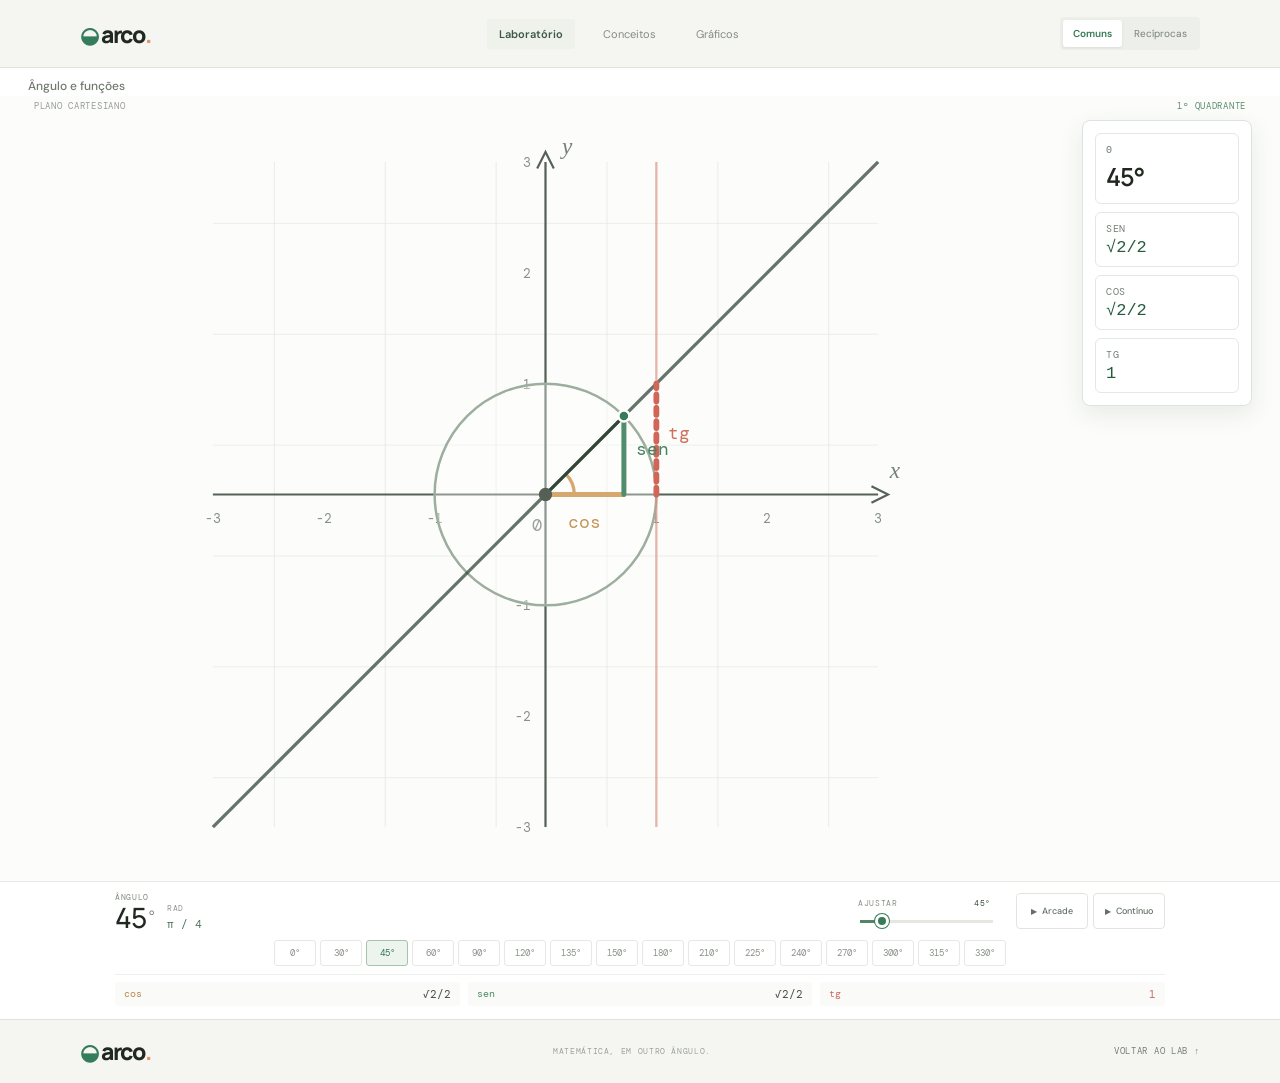
==== commit 1046a448: "ajustes" ====
--- a/index.html
+++ b/index.html
@@ -8,6 +8,11 @@
     <link rel="stylesheet" href="style.css">
   </head>
   <body>
+    <div class="loading-screen" id="loadingScreen" role="status" aria-label="Carregando">
+      <div class="loading-logo" aria-label="Espaço reservado para a logo">LOGO</div>
+      <span class="loading-title">arco<span>.</span></span>
+      <div class="loading-track"><i></i></div>
+    </div>
     <header class="topbar"><a class="brand" href="#inicio" aria-label="Arco, início"><span class="brand-mark">◒</span> arco<span class="brand-dot">.</span></a>
       <nav class="tabs" role="tablist" aria-label="Seções">
         <button class="active" role="tab" aria-selected="true" aria-controls="laboratorio" data-tab="laboratorio">Laboratório</button>
@@ -32,8 +37,8 @@
               <div class="svg-holder">
                 <svg id="circle" viewBox="0 0 460 460" role="img" aria-label="Círculo trigonométrico interativo">
                   <defs>
-                    <pattern id="grid" width="25" height="25" patternUnits="userSpaceOnUse">
-                      <path d="M 25 0 L 0 0 0 25" fill="none" stroke="#e5e9e3" stroke-width="1"/>
+                    <pattern id="grid" width="66.6667" height="66.6667" patternUnits="userSpaceOnUse">
+                      <path d="M 66.6667 0 L 0 0 0 66.6667" fill="none" stroke="#e5e9e3" stroke-width="1"/>
                     </pattern>
                   </defs>
                   <rect x="30" y="30" width="400" height="400" fill="url(#grid)"/>
@@ -41,7 +46,7 @@
                   <line x1="30" y1="230" x2="430" y2="230" class="axis"/>
                   <line x1="230" y1="430" x2="230" y2="30" class="axis"/>
                   <path d="M 426 225 L 436 230 L 426 235 M 225 34 L 230 24 L 235 34" class="axis-head"/>
-                  <circle cx="230" cy="230" r="140" class="unit-circle"/>
+                  <circle cx="230" cy="230" r="66.6667" class="unit-circle"/>
                   <path id="arc" class="angle-arc" d=""/>
                   <line id="radius" x1="230" y1="230" x2="336" y2="124" class="radius"/>
                   <line id="radiusExtension" x1="230" y1="230" x2="420" y2="40" class="radius-extension"/>
@@ -55,16 +60,14 @@
                   <line id="cotLine" x1="230" y1="90" x2="370" y2="90" class="reciprocal-cot"/>
                   <line id="pointTangent" x1="250" y1="100" x2="400" y2="250" class="point-tangent"/>
                   <path id="tangentRightAngle" class="tangent-right-angle" d=""/>
-                  <circle id="secPoint" cx="355" cy="230" r="5" class="reciprocal-point sec-point"/>
-                  <circle id="cscPoint" cx="230" cy="105" r="5" class="reciprocal-point csc-point"/>
-                  <circle id="reciprocalPoint" cx="355" cy="105" r="5" class="reciprocal-point"/>
+                  <circle id="secPoint" cx="355" cy="230" r="2.4" class="reciprocal-point sec-point"/>
+                  <circle id="cscPoint" cx="230" cy="105" r="2.4" class="reciprocal-point csc-point"/>
+                  <circle id="reciprocalPoint" cx="355" cy="105" r="2.4" class="reciprocal-point"/>
                   <circle cx="230" cy="230" r="4" class="origin-dot"/>
-                  <circle id="point" cx="336" cy="124" r="7" class="point"/>
+                  <circle id="point" cx="336" cy="124" r="3.3" class="point"/>
                   <text x="437" y="220" class="axis-label">x</text>
                   <text x="240" y="25" class="axis-label">y</text>
                   <text x="222" y="252" class="origin-label">0</text>
-                  <text id="xUnitLabel" x="370" y="250" class="tick-label">1</text>
-                  <text id="yUnitLabel" x="208" y="90" class="tick-label">1</text>
                   <text id="cosLabel" x="280" y="250" class="measure-label cosine-label">cos</text>
                   <text id="sinLabel" x="343" y="178" class="measure-label sine-label">sen</text>
                   <text id="tanLabel" x="386" y="178" class="measure-label tangent-label">tg</text>
--- a/style.css
+++ b/style.css
@@ -208,7 +208,7 @@
 .point {
   fill: #387b58;
   stroke: #fff;
-  stroke-width: 3;
+  stroke-width: 1.5;
 }
 .origin-dot {
   fill: #555f54;
@@ -1766,6 +1766,123 @@
     align-self: center;
   }
 }
+.plot-readout {
+  grid-template-columns: 1fr;
+  gap: 8px;
+  width: 100%;
+  max-width: 170px;
+  margin-top: 8px;
+  padding: 12px;
+  background: #fff;
+  border: 1px solid #dce5dc;
+  border-radius: 8px;
+  box-shadow: 0 8px 24px #26352618;
+}
+.plot-readout div {
+  gap: 3px;
+  padding: 9px 10px;
+  border-color: #e1e9e0;
+  border-radius: 6px;
+}
+.plot-readout span {
+  color: #748176;
+  font-size: 10px;
+  text-transform: uppercase;
+  letter-spacing: .06em;
+}
+.plot-readout b {
+  color: #245b3d;
+  font-size: 17px;
+  font-weight: 500;
+}
+.plot-readout div:first-child b {
+  color: #202820;
+  font-size: 25px;
+}
+.loading-screen {
+  position: fixed;
+  z-index: 1000;
+  inset: 0;
+  display: flex;
+  flex-direction: column;
+  align-items: center;
+  justify-content: center;
+  gap: 18px;
+  background: var(--paper);
+  transition: opacity .2s ease, visibility .2s ease;
+}
+.loading-screen.is-hidden {
+  opacity: 0;
+  visibility: hidden;
+  pointer-events: none;
+}
+.loading-logo {
+  display: grid;
+  width: 104px;
+  height: 82px;
+  place-items: center;
+  border: 1px dashed #aebcaf;
+  border-radius: 12px;
+  color: #8a9788;
+  font: 10px var(--mono);
+  letter-spacing: .12em;
+}
+.loading-title {
+  color: var(--ink);
+  font: 800 28px var(--display);
+  letter-spacing: -1.5px;
+}
+.loading-title span {
+  color: #df9566;
+}
+.loading-track {
+  width: 112px;
+  height: 3px;
+  overflow: hidden;
+  border-radius: 3px;
+  background: #dfe6dd;
+}
+.loading-track i {
+  display: block;
+  width: 45%;
+  height: 100%;
+  border-radius: inherit;
+  background: var(--green);
+  animation: loading-sweep 1s ease-in-out infinite alternate;
+}
+@keyframes loading-sweep {
+  from { transform: translateX(0); }
+  to { transform: translateX(125%); }
+}
+@media(max-width:550px) {
+  .diagram-body {
+    position: relative;
+  }
+  .plot-readout {
+    position: absolute;
+    z-index: 3;
+    top: 8px;
+    right: 8px;
+    width: 108px;
+    max-width: 108px;
+    margin: 0;
+    padding: 5px;
+    gap: 3px;
+    background: #ffffffed;
+  }
+  .plot-readout div {
+    padding: 4px 6px;
+  }
+  .plot-readout span {
+    font-size: 8px;
+  }
+  .plot-readout b {
+    font-size: 11px;
+  }
+  .plot-readout div:first-child b {
+    font-size: 16px;
+  }
+}
 .notable-pulse {
   animation: notable-pulse 520ms cubic-bezier(.2,.8,.25,1);
 }
@@ -2440,7 +2557,7 @@
 .reciprocal-point {
   fill: #cf6658;
   stroke: #fff;
-  stroke-width: 2;
+  stroke-width: 1.2;
 }
 .graph-sec,.graph-cos {
   stroke: #d4a15f;
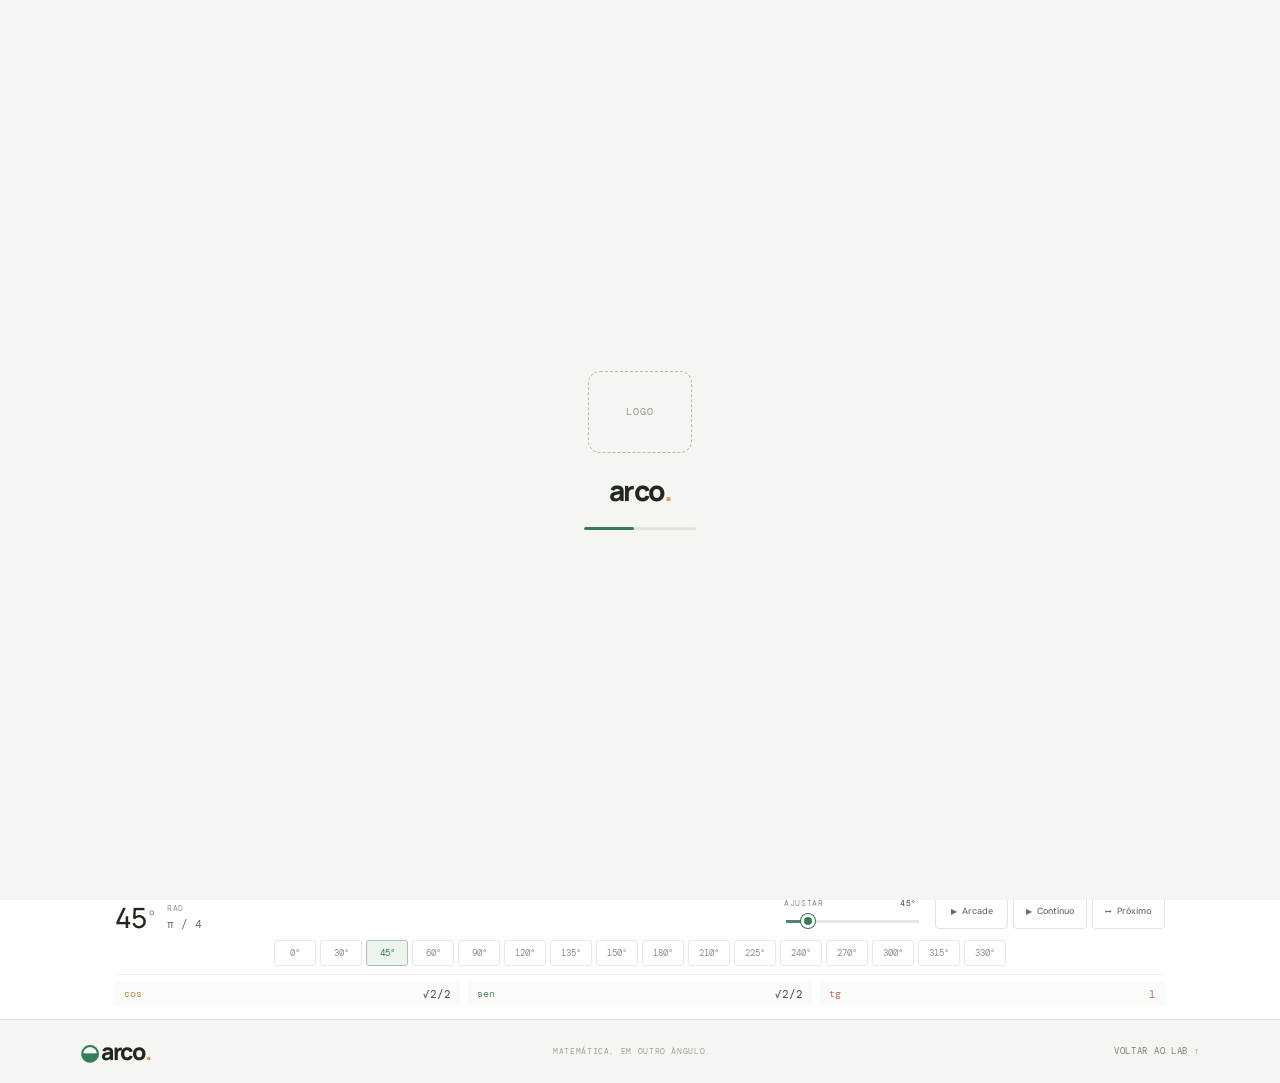
==== commit 4d646c34: "Mais ajustes" ====
--- a/index.html
+++ b/index.html
@@ -104,6 +104,7 @@
               <div class="animation-modes" aria-label="Modo de animação">
                 <button class="mode-button arcade-mode" id="playArcade" type="button"><span class="play-icon">▶</span><span class="mode-text">Arcade</span></button>
                 <button class="mode-button smooth-mode" id="playSmooth" type="button"><span class="play-icon">▶</span><span class="mode-text">Contínuo</span></button>
+                <button class="mode-button next-mode" id="playNextNotable" type="button" aria-label="Avançar até o próximo ângulo notável"><span class="play-icon">↦</span><span class="mode-text">Próximo</span></button>
               </div>
             </div>
             <div class="preset-row" aria-label="Ângulos notáveis dos quatro quadrantes">
--- a/style.css
+++ b/style.css
@@ -2180,6 +2180,10 @@
   justify-content: flex-end;
   gap: 5px;
 }
+.animation-modes .mode-button {
+  flex: 1;
+  min-width: 0;
+}
 .mode-button {
   height: 36px;
   min-width: 72px;
@@ -2216,8 +2220,14 @@
   color: #fff;
   box-shadow: 0 2px 0 #2e3d50;
 }
+.mode-button.next-mode.playing {
+  background: #8b6940;
+  border-color: #8b6940;
+  color: #fff;
+  box-shadow: 0 2px 0 #6a4e30;
+}
 .control-main {
-  grid-template-columns: 150px minmax(180px,1fr) 156px;
+  grid-template-columns: 150px minmax(180px,1fr) 230px;
 }
 .control-main .animation-modes {
   grid-column: 3;
@@ -2225,7 +2235,7 @@
 }
 @media(max-width:750px) {
   .control-main {
-    grid-template-columns: 130px minmax(130px,1fr) 132px;
+    grid-template-columns: 130px minmax(130px,1fr) 184px;
   }
   .control-main .animation-modes {
     grid-column: 3;
@@ -2239,7 +2249,7 @@
 }
 @media(max-width:550px) {
   .control-main {
-    grid-template-columns: 76px minmax(85px,1fr) 112px;
+    grid-template-columns: 64px minmax(60px,1fr) 138px;
     gap: 5px;
   }
   .control-main .animation-modes {
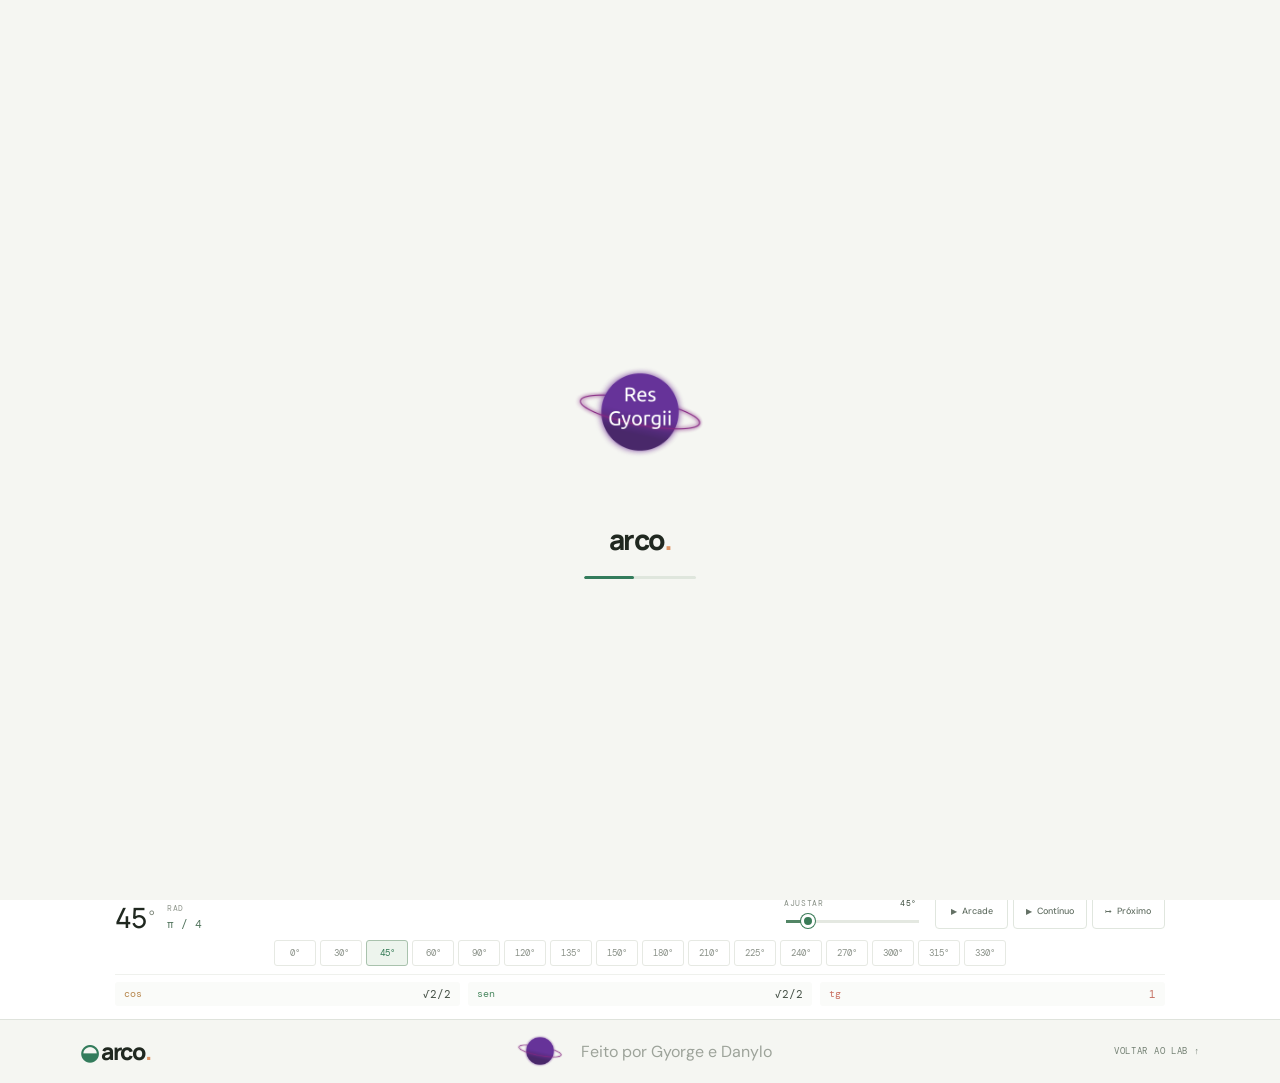
==== commit 6ddc59fb: "add logo" ====
--- a/index.html
+++ b/index.html
@@ -5,11 +5,12 @@
     <meta name="viewport" content="width=device-width, initial-scale=1">
     <meta name="theme-color" content="#f5f6f2">
     <title>Círculo Trigonométrico — laboratório visual</title>
+    <link rel="icon" href="favicon.svg" type="image/svg+xml">
     <link rel="stylesheet" href="style.css">
   </head>
   <body>
     <div class="loading-screen" id="loadingScreen" role="status" aria-label="Carregando">
-      <div class="loading-logo" aria-label="Espaço reservado para a logo">LOGO</div>
+      <img src="./logo_name.png">
       <span class="loading-title">arco<span>.</span></span>
       <div class="loading-track"><i></i></div>
     </div>
@@ -307,9 +308,12 @@
     </main>
     <footer>
       <a class="brand" href="#inicio"><span class="brand-mark">◒</span> arco<span class="brand-dot">.</span></a>
-      <span>MATEMÁTICA, EM OUTRO ÂNGULO.</span>
+      <div class="footer-credit">
+        <img class="logo-name" src="./logo_clean.png" alt="Gyorgii">
+        <span>Feito por Gyorge e Danylo</span>
+      </div>
       <a href="#laboratorio" data-go-lab>VOLTAR AO LAB ↑</a>
     </footer>
-    <script src="script.js"></script>
+    <script type="module" src="src/main.js"></script>
   </body>
 </html>
--- a/style.css
+++ b/style.css
@@ -1,2684 +1,4 @@
 @import url('https://fonts.googleapis.com/css2?family=DM+Mono:wght@400;500&family=DM+Sans:wght@400;500;600;700&family=Manrope:wght@400;500;600;700;800&display=swap');
-:root {
-  --ink: #202820;
-  --muted: #777f75;
-  --paper: #f5f6f2;
-  --green: #337c5c;
-  --line: #dfe3dc;
-  --mono: 'DM Mono',monospace;
-  --sans: 'DM Sans',sans-serif;
-  --display: 'Manrope',sans-serif;
-}
-* {
-  box-sizing: border-box;
-}
-html {
-  scroll-behavior: smooth;
-}
-body {
-  margin: 0;
-  background: var(--paper);
-  color: var(--ink);
-  font-family: var(--sans);
-  font-size: 14px;
-}
-.topbar {
-  height: 76px;
-  border-bottom: 1px solid var(--line);
-  display: flex;
-  align-items: center;
-  justify-content: space-between;
-  padding: 0 max(calc((100vw - 1120px)/2),32px);
-}
-.brand {
-  text-decoration: none;
-  color: var(--ink);
-  font: 800 23px var(--display);
-  letter-spacing: -1.4px;
-}
-.brand-mark {
-  color: var(--green);
-  font-size: 22px;
-}
-.brand-dot {
-  color: #df9566;
-}
-.topbar nav {
-  display: flex;
-  gap: 36px;
-  margin-left: 80px;
-}
-.topbar nav a {
-  color: #858c82;
-  text-decoration: none;
-  font-size: 13px;
-}
-.topbar nav a.active {
-  color: var(--ink);
-  font-weight: 700;
-}
-.course-tag,.section-kicker,.eyebrow,.diagram-top,.live,.radian>span,.slider-label,.play-hint,.unit-note,.card-index,footer>span,footer>a:last-child {
-  font: 10px var(--mono);
-  letter-spacing: .08em;
-}
-.course-tag {
-  color: #6f786e;
-}
-.course-tag i,.live i {
-  display: inline-block;
-  width: 7px;
-  height: 7px;
-  border-radius: 50%;
-  background: #6eaa77;
-  margin-right: 8px;
-}
-.intro {
-  max-width: 1120px;
-  margin: 78px auto 62px;
-}
-.eyebrow {
-  display: flex;
-  align-items: center;
-  gap: 12px;
-  color: #697369;
-}
-.eyebrow span {
-  display: grid;
-  place-items: center;
-  border: 1px solid #cbd2c9;
-  width: 24px;
-  height: 24px;
-  border-radius: 50%;
-  font-size: 9px;
-}
-.eyebrow b {
-  font-weight: 400;
-}
-.intro h1 {
-  font: 600 clamp(48px,6vw,70px)/1.04 var(--display);
-  letter-spacing: -4px;
-  margin: 24px 0 16px;
-}
-.intro h1 em,.concept-title em {
-  font-family: Georgia,serif;
-  font-weight: 400;
-  color: var(--green);
-}
-.intro p {
-  line-height: 1.7;
-  color: var(--muted);
-  margin: 0;
-}
-.lab {
-  max-width: 1120px;
-  margin: 0 auto;
-  background: #fff;
-  border: 1px solid #e5e8e1;
-  border-radius: 8px;
-  box-shadow: 0 12px 36px #23321d09;
-  overflow: hidden;
-}
-.lab-head {
-  padding: 27px 34px 20px;
-  border-bottom: 1px solid #edf0eb;
-  display: flex;
-  align-items: center;
-  justify-content: space-between;
-}
-.section-kicker {
-  color: #828b80;
-}
-.lab-head h2 {
-  font: 600 21px var(--display);
-  letter-spacing: -.6px;
-  margin: 8px 0 0;
-}
-.live {
-  color: #6eaa77;
-  font-size: 9px;
-}
-.lab-grid {
-  display: grid;
-  grid-template-columns: 1.12fr .88fr;
-  min-height: 500px;
-}
-.diagram-wrap {
-  padding: 23px 32px 20px 36px;
-  border-right: 1px solid #edf0eb;
-  background: #fcfdfa;
-}
-.diagram-top {
-  display: flex;
-  justify-content: space-between;
-  color: #8a9289;
-  font-size: 9px;
-}
-.quadrant {
-  color: #5c8b6d;
-}
-.svg-holder {
-  max-width: 455px;
-  margin: 4px auto 0;
-}
-.svg-holder svg {
-  display: block;
-  width: 100%;
-  height: auto;
-  overflow: visible;
-}
-.axis {
-  stroke: #a7afa5;
-  stroke-width: 1.2;
-}
-.axis-head {
-  fill: none;
-  stroke: #a7afa5;
-  stroke-width: 1.2;
-}
-.unit-circle {
-  fill: #f9fbf8;
-  stroke: #c7d1c5;
-  stroke-width: 1.4;
-}
-.radius {
-  stroke: #33463a;
-  stroke-width: 1.8;
-}
-.angle-arc {
-  fill: none;
-  stroke: #d7a86d;
-  stroke-width: 2;
-}
-.cos-line {
-  stroke: #d7a86d;
-  stroke-width: 3;
-  stroke-linecap: round;
-}
-.sin-line {
-  stroke: #4f8d6b;
-  stroke-width: 3;
-  stroke-linecap: round;
-}
-.tan-line {
-  stroke: #d77966;
-  stroke-width: 3;
-  stroke-linecap: round;
-  stroke-dasharray: 4 4;
-}
-.point {
-  fill: #387b58;
-  stroke: #fff;
-  stroke-width: 1.5;
-}
-.origin-dot {
-  fill: #555f54;
-}
-.axis-label {
-  fill: #788176;
-  font: italic 14px Georgia;
-}
-.origin-label,.tick-label {
-  fill: #9ba398;
-  font: 10px var(--mono);
-}
-.measure-label {
-  font: 11px var(--mono);
-}
-.cosine-label {
-  fill: #c49459;
-}
-.sine-label {
-  fill: #478362;
-}
-.tangent-label {
-  fill: #cc705f;
-}
-.diagram-legend {
-  display: flex;
-  justify-content: center;
-  gap: 22px;
-  color: #818980;
-  font-size: 10px;
-  margin-top: -7px;
-}
-.diagram-legend span {
-  display: flex;
-  align-items: center;
-  gap: 6px;
-}
-.diagram-legend i {
-  width: 7px;
-  height: 7px;
-  border-radius: 50%;
-}
-.legend-cos {
-  background: #d7a86d;
-}
-.legend-sin {
-  background: #4f8d6b;
-}
-.legend-tan {
-  background: #d77966;
-}
-.controls {
-  padding: 25px 30px 22px;
-}
-.angle-display {
-  display: flex;
-  justify-content: space-between;
-  align-items: center;
-}
-.angle-display>div:first-child {
-  display: flex;
-  flex-direction: column;
-  gap: 6px;
-}
-.angle-note {
-  font-size: 11px;
-  color: #a1a79f;
-}
-.angle-value {
-  display: flex;
-  align-items: flex-start;
-}
-.angle-value strong {
-  font: 500 48px/.95 var(--display);
-  letter-spacing: -3px;
-}
-.angle-value>span {
-  font: 20px var(--display);
-  margin: 3px 0 0 4px;
-  color: #7d867a;
-}
-.radian {
-  margin-top: 14px;
-  background: #f6f8f4;
-  border: 1px solid #edf0ea;
-  padding: 10px 12px;
-  display: flex;
-  justify-content: space-between;
-  align-items: center;
-}
-.radian>span {
-  font-size: 9px;
-  color: #92998f;
-}
-.radian strong {
-  font: 13px var(--mono);
-  color: #52745d;
-}
-.slider-label {
-  margin: 24px 0 10px;
-  display: flex;
-  justify-content: space-between;
-  color: #8a9288;
-  font-size: 9px;
-}
-.slider-label span:last-child {
-  color: #39493a;
-}
-input[type=range] {
-  width: 100%;
-  height: 3px;
-  appearance: none;
-  background: linear-gradient(to right,#528565 0 12.5%,#e4e8e1 12.5% 100%);
-  outline: none;
-  display: block;
-}
-input[type=range]::-webkit-slider-thumb {
-  appearance: none;
-  width: 14px;
-  height: 14px;
-  border-radius: 50%;
-  background: #397b57;
-  border: 3px solid white;
-  box-shadow: 0 0 0 1px #397b57;
-  cursor: grab;
-}
-input[type=range]::-moz-range-thumb {
-  width: 9px;
-  height: 9px;
-  border-radius: 50%;
-  background: #397b57;
-  border: 3px solid white;
-  box-shadow: 0 0 0 1px #397b57;
-  cursor: grab;
-}
-.preset-row {
-  display: flex;
-  gap: 6px;
-  margin-top: 12px;
-}
-.preset-row button {
-  border: 1px solid #e6e9e3;
-  background: #fff;
-  color: #8a9188;
-  font: 10px var(--mono);
-  padding: 6px 11px;
-  border-radius: 3px;
-  cursor: pointer;
-}
-.preset-row button.selected {
-  color: #417853;
-  border-color: #a9c2ad;
-  background: #f7faf6;
-}
-.function-list {
-  margin-top: 22px;
-  border-top: 1px solid #edf0eb;
-}
-.function-row {
-  height: 57px;
-  border-bottom: 1px solid #edf0eb;
-  display: flex;
-  align-items: center;
-  gap: 11px;
-}
-.function-symbol {
-  width: 32px;
-  height: 32px;
-  display: grid;
-  place-items: center;
-  border-radius: 4px;
-  font: 12px var(--mono);
-}
-.cosine .function-symbol {
-  background: #fbf5ec;
-  color: #b8884f;
-}
-.sine .function-symbol {
-  background: #eff6f0;
-  color: #4c8962;
-}
-.tangent .function-symbol {
-  background: #fcf1ef;
-  color: #c96f60;
-}
-.function-copy {
-  display: flex;
-  flex-direction: column;
-  gap: 4px;
-  flex: 1;
-}
-.function-copy b {
-  font-size: 11px;
-  font-weight: 600;
-}
-.function-copy small {
-  font-size: 10px;
-  color: #979e95;
-}
-.function-row>strong {
-  font: 12px var(--mono);
-  color: #465147;
-}
-.tangent>strong {
-  color: #c47062;
-}
-.play-button {
-  margin-top: 17px;
-  width: 100%;
-  height: 43px;
-  background: #347a55;
-  border: 0;
-  border-radius: 3px;
-  color: white;
-  font: 600 12px var(--sans);
-  display: flex;
-  align-items: center;
-  justify-content: center;
-  gap: 9px;
-  cursor: pointer;
-  transition: background .2s;
-}
-.play-button:hover {
-  background: #286747;
-}
-.play-button.playing {
-  background: #263c2e;
-}
-.play-icon {
-  font-size: 10px;
-}
-.play-hint {
-  margin-left: auto;
-  margin-right: 12px;
-  color: #c7dfce;
-  font-size: 8px;
-}
-.insight {
-  min-height: 50px;
-  background: #f8faf7;
-  border-top: 1px solid #edf0eb;
-  padding: 12px 34px;
-  display: flex;
-  align-items: center;
-  gap: 12px;
-}
-.insight-icon {
-  width: 22px;
-  height: 22px;
-  border-radius: 50%;
-  background: #eaf2ea;
-  color: #4c875e;
-  display: grid;
-  place-items: center;
-  font-size: 14px;
-}
-.insight p {
-  font-size: 11px;
-  color: #6f786e;
-  margin: 0;
-  flex: 1;
-}
-.insight p b {
-  color: #384a3b;
-  font-weight: 600;
-}
-.unit-note {
-  color: #9ba297;
-  font-size: 8px;
-}
-.concepts {
-  max-width: 1120px;
-  margin: 110px auto 100px;
-  display: grid;
-  grid-template-columns: 260px 1fr;
-  gap: 65px;
-}
-.concept-title h2 {
-  font: 600 33px/1.2 var(--display);
-  letter-spacing: -1.6px;
-  margin: 18px 0;
-}
-.concept-cards {
-  display: grid;
-  grid-template-columns: repeat(3,1fr);
-  gap: 14px;
-}
-.concept-card {
-  background: #fff;
-  border: 1px solid #e7eae4;
-  border-radius: 5px;
-  padding: 20px 18px 17px;
-  min-height: 245px;
-}
-.card-index {
-  font-size: 8px;
-  color: #9ba197;
-}
-.mini-diagram {
-  height: 56px;
-  margin: 15px 0 10px;
-  color: #b9935c;
-  font: 17px var(--mono);
-  position: relative;
-  line-height: 1.1;
-}
-.mini-diagram b {
-  color: #437a54;
-  font-size: 20px;
-}
-.mini-cos {
-  padding-top: 17px;
-}
-.mini-sin {
-  padding-left: 4px;
-  line-height: .9;
-}
-.mini-tan {
-  padding-top: 13px;
-  color: #d98775;
-}
-.concept-card h3 {
-  font: 600 15px var(--display);
-  margin: 6px 0;
-}
-.concept-card p {
-  font-size: 10px;
-  line-height: 1.6;
-  color: #858d83;
-  margin: 7px 0 12px;
-}
-.concept-card p b {
-  color: #4a594b;
-}
-.formula {
-  font: 10px var(--mono);
-  color: #55775d;
-  background: #f5f8f3;
-  padding: 8px;
-}
-.concept-title .section-kicker {
-  font-size: 9px;
-}
-footer {
-  border-top: 1px solid var(--line);
-  height: 78px;
-  padding: 0 max(calc((100vw - 1120px)/2),32px);
-  display: flex;
-  align-items: center;
-  justify-content: space-between;
-}
-footer>span {
-  color: #9da39a;
-  font-size: 8px;
-}
-footer>a:last-child {
-  color: #748174;
-  text-decoration: none;
-  font-size: 9px;
-}
-@media(max-width:900px) {
-  .intro,.lab,.concepts {
-    margin-left: 24px;
-    margin-right: 24px;
-  }
-  .intro {
-    margin-top: 60px;
-  }
-  .lab-grid {
-    grid-template-columns: 1fr;
-  }
-  .diagram-wrap {
-    border-right: 0;
-    border-bottom: 1px solid #edf0eb;
-  }
-  .svg-holder {
-    max-width: 440px;
-  }
-  .controls {
-    padding: 25px 32px;
-  }
-  .concepts {
-    grid-template-columns: 1fr;
-    gap: 25px;
-    margin-top: 75px;
-  }
-  .concept-title h2 br {
-    display: none;
-  }
-  .concept-cards {
-    grid-template-columns: repeat(3,1fr);
-  }
-}
-@media(max-width:600px) {
-  .topbar {
-    height: 62px;
-    padding: 0 20px;
-  }
-  .topbar nav {
-    gap: 16px;
-    margin: 0;
-  }
-  .topbar nav a {
-    font-size: 11px;
-  }
-  .course-tag {
-    display: none;
-  }
-  .intro {
-    margin: 48px 20px 38px;
-  }
-  .intro h1 {
-    letter-spacing: -2.8px;
-  }
-  .intro p {
-    font-size: 13px;
-  }
-  .lab {
-    margin: 0 12px;
-  }
-  .lab-head {
-    padding: 22px 20px;
-  }
-  .lab-head h2 {
-    font-size: 18px;
-  }
-  .diagram-wrap {
-    padding: 19px 13px 18px;
-  }
-  .diagram-top {
-    font-size: 8px;
-  }
-  .diagram-legend {
-    gap: 13px;
-    font-size: 9px;
-  }
-  .controls {
-    padding: 22px 20px;
-  }
-  .insight {
-    padding: 12px 15px;
-  }
-  .insight p {
-    font-size: 10px;
-  }
-  .unit-note {
-    display: none;
-  }
-  .concepts {
-    margin: 72px 20px;
-  }
-  .concept-title h2 {
-    font-size: 29px;
-  }
-  .concept-cards {
-    grid-template-columns: 1fr;
-    gap: 10px;
-  }
-  .concept-card {
-    min-height: 0;
-    padding: 18px;
-  }
-  .mini-diagram {
-    height: 40px;
-    margin: 9px 0;
-  }
-  .concept-card p {
-    font-size: 11px;
-  }
-  footer {
-    padding: 0 20px;
-    height: 68px;
-  }
-  footer>span {
-    display: none;
-  }
-}
-.lab.tab-panel.active {
-  display: flex!important;
-}
-body {
-  min-height: 100vh;
-  display: flex;
-  flex-direction: column;
-}
-.topbar {
-  flex: 0 0 68px;
-  height: 68px;
-}
-.tabs {
-  display: flex;
-  gap: 5px;
-  margin: 0!important;
-}
-.tabs button {
-  font: 11px var(--mono);
-  color: #858d83;
-  background: transparent;
-  border: 1px solid transparent;
-  border-radius: 4px;
-  padding: 10px 14px;
-  cursor: pointer;
-}
-.tabs button.active {
-  color: #347a55;
-  background: #edf4ed;
-  border-color: #dce9dc;
-}
-.tab-panel {
-  display: none!important;
-}
-.tab-panel.active {
-  display: grid!important;
-}
-main {
-  flex: 1;
-  display: flex;
-  min-height: 0;
-}
-.lab {
-  max-width: none;
-  width: 100%;
-  margin: 0;
-  border: 0;
-  border-radius: 0;
-  box-shadow: none;
-  display: flex!important;
-  flex-direction: column;
-  min-height: calc(100vh - 132px);
-}
-.lab-head {
-  padding: 17px 30px 14px;
-  flex: 0 0 auto;
-}
-.lab-head h2 {
-  font-size: 18px;
-}
-.lab-grid {
-  flex: 1;
-  min-height: 0;
-  grid-template-columns: minmax(0,1fr) 340px;
-}
-.diagram-wrap {
-  display: flex;
-  flex-direction: column;
-  padding: 18px 26px 15px;
-  min-height: 0;
-  border-right: 1px solid #edf0eb;
-  border-bottom: 0;
-}
-.svg-holder {
-  width: min(100%,min(70vh,740px));
-  max-width: none;
-  flex: 1;
-  min-height: 0;
-  display: grid;
-  place-items: center;
-  margin: 0 auto;
-}
-.svg-holder svg {
-  max-height: 100%;
-  width: 100%;
-}
-.diagram-legend {
-  margin: 0 0 4px;
-  flex: 0 0 auto;
-}
-.controls {
-  padding: 22px 24px;
-  overflow: auto;
-}
-.insight {
-  flex: 0 0 auto;
-}
-.radius-extension {
-  stroke: #33463a;
-  stroke-width: 1.8;
-  stroke-dasharray: 5 5;
-  opacity: .65;
-}
-.concepts {
-  width: min(1120px,calc(100% - 64px));
-  max-width: 1120px;
-  margin: auto;
-  grid-template-columns: 250px 1fr;
-  align-content: center;
-  gap: 52px;
-  min-height: calc(100vh - 132px);
-}
-.concept-title p {
-  color: #818980;
-  font-size: 13px;
-  line-height: 1.75;
-  max-width: 240px;
-}
-.concept-cards {
-  gap: 18px;
-}
-.concept-card {
-  padding: 24px 21px;
-  min-height: 300px;
-}
-.mini-diagram {
-  height: 72px;
-  font-size: 22px;
-  margin: 19px 0 13px;
-}
-.concept-card h3 {
-  font-size: 17px;
-}
-.concept-card p {
-  font-size: 12px;
-  line-height: 1.75;
-}
-.formula {
-  font-size: 11px;
-  margin-top: 18px;
-}
-footer {
-  flex: 0 0 64px;
-  height: 64px;
-}
-@media(max-width:900px) {
-  main {
-    display: block;
-  }
-  .lab {
-    min-height: calc(100vh - 132px);
-  }
-  .lab-grid {
-    grid-template-columns: minmax(0,1fr) 300px;
-  }
-  .diagram-wrap {
-    border-bottom: 0;
-  }
-  .svg-holder {
-    width: min(100%,60vh);
-  }
-  .concepts {
-    grid-template-columns: 1fr;
-    gap: 24px;
-    padding: 48px 0;
-  }
-  .concept-title h2 br {
-    display: initial;
-  }
-  .concept-title p {
-    max-width: 520px;
-  }
-  .concept-card {
-    min-height: 260px;
-  }
-}
-@media(max-width:650px) {
-  .topbar {
-    padding: 0 14px;
-  }
-  .brand {
-    font-size: 20px;
-  }
-  .tabs button {
-    font-size: 9px;
-    padding: 9px 8px;
-  }
-  .lab {
-    min-height: calc(100vh - 118px);
-  }
-  .lab-head {
-    padding: 14px 16px;
-  }
-  .lab-grid {
-    display: flex;
-    flex-direction: column;
-  }
-  .diagram-wrap {
-    padding: 11px 12px 9px;
-    flex: 1;
-    min-height: 280px;
-  }
-  .svg-holder {
-    width: min(100%,42vh);
-    min-height: 210px;
-  }
-  .diagram-legend {
-    font-size: 8px;
-    gap: 13px;
-  }
-  .controls {
-    padding: 14px 18px;
-    overflow: visible;
-  }
-  .angle-value strong {
-    font-size: 38px;
-  }
-  .radian {
-    margin-top: 8px;
-    padding: 7px 10px;
-  }
-  .slider-label {
-    margin: 14px 0 8px;
-  }
-  .preset-row {
-    margin-top: 8px;
-  }
-  .function-list {
-    margin-top: 11px;
-  }
-  .function-row {
-    height: 44px;
-  }
-  .function-symbol {
-    width: 27px;
-    height: 27px;
-  }
-  .play-button {
-    margin-top: 10px;
-    height: 38px;
-  }
-  .insight {
-    padding: 9px 12px;
-  }
-  .insight p {
-    font-size: 9px;
-  }
-  .concepts {
-    width: calc(100% - 32px);
-    min-height: calc(100vh - 118px);
-    padding: 35px 0;
-  }
-  .concept-cards {
-    grid-template-columns: 1fr;
-    gap: 10px;
-  }
-  .concept-card {
-    min-height: 0;
-    padding: 17px;
-  }
-  .mini-diagram {
-    height: 43px;
-    margin: 9px 0;
-  }
-  .formula {
-    margin-top: 10px;
-  }
-  .concept-title p {
-    font-size: 12px;
-  }
-  footer {
-    flex-basis: 54px;
-    height: 54px;
-    padding: 0 14px;
-  }
-}
-.lab-grid {
-  display: flex;
-  flex-direction: column;
-  min-height: 0;
-  flex: 1;
-}
-.diagram-wrap {
-  flex: 1;
-  min-height: 0;
-  border: 0;
-  padding: 12px 28px 4px;
-}
-.diagram-top {
-  width: 100%;
-}
-.svg-holder {
-  position: relative;
-  width: min(100%, min(74vh, 820px));
-  max-width: 100%;
-  min-height: 0;
-  margin: auto;
-  flex: 1;
-}
-.svg-holder svg {
-  height: 100%;
-  width: 100%;
-  max-height: 100%;
-  overflow: visible;
-}
-.plot-readout {
-  position: absolute;
-  z-index: 2;
-  right: 2%;
-  top: 3%;
-  display: grid;
-  grid-template-columns: repeat(2,minmax(88px,1fr));
-  gap: 5px;
-  padding: 10px;
-  background: #ffffffed;
-  border: 1px solid #e1e7df;
-  border-radius: 6px;
-  box-shadow: 0 5px 20px #26352612;
-}
-.plot-readout div {
-  display: flex;
-  flex-direction: column;
-  gap: 4px;
-  padding: 4px 7px;
-}
-.plot-readout span {
-  font: 9px var(--mono);
-  color: #838c81;
-}
-.plot-readout b {
-  font: 13px var(--mono);
-  color: #334539;
-}
-.plot-readout div:first-child b {
-  font: 600 23px var(--display);
-  letter-spacing: -1px;
-}
-.plot-readout strong {
-  font-weight: 600;
-}
-.axis {
-  stroke: #566257;
-  stroke-width: 1.35;
-}
-.axis-head {
-  fill: none;
-  stroke: #566257;
-  stroke-width: 1.3;
-}
-.unit-circle {
-  fill: #ffffff55;
-  stroke: #9eae9e;
-  stroke-width: 1.5;
-}
-.grid-number {
-  font: 8px var(--mono);
-  fill: #879186;
-}
-.tan-guide {
-  stroke: #d99083;
-  stroke-width: 1.4;
-  opacity: .65;
-}
-.tan-line {
-  stroke: #cf6658;
-  stroke-width: 3.5;
-  stroke-linecap: round;
-}
-.radius-extension {
-  stroke: #33463a;
-  stroke-width: 2;
-  stroke-dasharray: none;
-  opacity: .75;
-}
-.controls {
-  flex: none;
-  display: grid;
-  grid-template-columns: 150px minmax(160px,1fr) 210px minmax(300px,1.2fr) 170px;
-  grid-template-rows: 42px 30px;
-  align-items: center;
-  gap: 4px 17px;
-  padding: 9px 28px 12px;
-  border-top: 1px solid #e6eae3;
-  background: #fff;
-  overflow: visible;
-}
-.angle-display {
-  grid-column: 1;
-  grid-row: 1;
-  align-self: center;
-}
-.angle-display .angle-value strong {
-  font-size: 36px;
-}
-.radian {
-  grid-column: 1;
-  grid-row: 2;
-  align-self: end;
-  margin: 0;
-  padding: 6px 9px;
-}
-.slider-label {
-  grid-column: 2;
-  grid-row: 1;
-  margin: 0;
-}
-.controls input[type=range] {
-  grid-column: 2;
-  grid-row: 2;
-}
-.preset-row {
-  grid-column: 3;
-  grid-row: 1/3;
-  align-self: center;
-  margin: 0;
-  flex-wrap: wrap;
-}
-.function-list {
-  grid-column: 4;
-  grid-row: 1/3;
-  margin: 0;
-  border-top: 0;
-  display: flex;
-  gap: 8px;
-}
-.function-row {
-  flex: 1;
-  height: auto;
-  min-width: 0;
-  border: 1px solid #edf0eb;
-  border-radius: 4px;
-  padding: 6px 8px;
-  gap: 7px;
-}
-.function-symbol {
-  width: 28px;
-  height: 28px;
-  flex: 0 0 28px;
-}
-.function-copy {
-  gap: 2px;
-}
-.function-copy small {
-  font-size: 9px;
-}
-.function-row>strong {
-  font-size: 11px;
-}
-.play-button {
-  grid-column: 5;
-  grid-row: 1/3;
-  margin: 0;
-  height: 42px;
-}
-.insight {
-  min-height: 38px;
-  padding: 7px 28px;
-}
-.concepts.tab-panel.active {
-  display: grid!important;
-}
-@media(max-width:1000px) {
-  .controls {
-    grid-template-columns: 140px minmax(140px,1fr) 190px;
-    grid-template-rows: 24px 42px auto;
-  }
-  .function-list {
-    grid-column: 1/3;
-    grid-row: 3;
-  }
-  .play-button {
-    grid-column: 3;
-    grid-row: 3;
-  }
-  .svg-holder {
-    width: min(100%,68vh);
-  }
-}
-@media(max-width:650px) {
-  .lab {
-    min-height: calc(100vh - 122px);
-  }
-  .lab-head {
-    padding: 9px 15px;
-  }
-  .diagram-wrap {
-    min-height: 0;
-    padding: 8px 8px 2px;
-  }
-  .svg-holder {
-    width: 100%;
-    min-height: 260px;
-    max-height: 46vh;
-  }
-  .plot-readout {
-    right: 1%;
-    top: 2%;
-    grid-template-columns: repeat(2,minmax(60px,1fr));
-    gap: 1px;
-    padding: 5px;
-  }
-  .plot-readout div {
-    padding: 3px;
-  }
-  .plot-readout span {
-    font-size: 7px;
-  }
-  .plot-readout b {
-    font-size: 10px;
-  }
-  .plot-readout div:first-child b {
-    font-size: 17px;
-  }
-  .diagram-legend {
-    margin: 0 0 4px;
-  }
-  .controls {
-    grid-template-columns: 1fr 1fr;
-    grid-template-rows: auto auto auto auto;
-    gap: 7px 12px;
-    padding: 10px 14px;
-  }
-  .angle-display {
-    grid-column: 1;
-    grid-row: 1/3;
-  }
-  .angle-display .angle-value strong {
-    font-size: 30px;
-  }
-  .radian {
-    grid-column: 1;
-    grid-row: 3;
-    align-self: center;
-  }
-  .slider-label {
-    grid-column: 2;
-    grid-row: 1;
-  }
-  .controls input[type=range] {
-    grid-column: 2;
-    grid-row: 2;
-  }
-  .preset-row {
-    grid-column: 2;
-    grid-row: 3;
-    align-self: center;
-  }
-  .function-list {
-    grid-column: 1/3;
-    grid-row: 4;
-    gap: 4px;
-  }
-  .function-row {
-    padding: 4px;
-    gap: 4px;
-  }
-  .function-symbol {
-    width: 23px;
-    height: 23px;
-    flex-basis: 23px;
-  }
-  .function-copy b {
-    font-size: 9px;
-  }
-  .function-copy small {
-    display: none;
-  }
-  .function-row>strong {
-    font-size: 9px;
-  }
-  .play-button {
-    grid-column: 1/3;
-    grid-row: 5;
-    height: 36px;
-  }
-  .controls {
-    grid-template-rows: auto auto auto auto auto;
-  }
-  .insight {
-    padding: 7px 12px;
-  }
-  .insight p {
-    font-size: 9px;
-  }
-}
-.tabs button {
-  font-family: var(--sans);
-  font-size: 11px;
-  color: #848b82;
-  padding: 8px 12px;
-  border: 0;
-  border-radius: 3px;
-}
-.tabs button.active {
-  background: #eef2eb;
-  color: #3e5845;
-  font-weight: 600;
-}
-.course-tag {
-  font-size: 9px;
-  color: #a0a69d;
-}
-.lab-head {
-  padding: 8px 28px 0;
-  border: 0;
-  min-height: 28px;
-}
-.lab-head h2 {
-  margin: 0;
-  color: #71796f;
-  font: 500 12px var(--sans);
-  letter-spacing: 0;
-}
-.diagram-wrap {
-  padding-top: 4px;
-}
-.diagram-body {
-  display: grid;
-  grid-template-columns: minmax(0,1fr) 170px;
-  align-items: center;
-  gap: 16px;
-  flex: 1;
-  min-height: 0;
-  width: min(100%,1050px);
-  margin: 0 auto;
-}
-.svg-holder {
-  position: static;
-  width: min(100%,min(72vh,820px));
-  max-width: none;
-  aspect-ratio: 1;
-  min-height: 0;
-  max-height: 100%;
-  flex: initial;
-  margin: 0 auto;
-}
-.plot-readout {
-  position: static;
-  align-self: start;
-  margin-top: 20px;
-  display: grid;
-  grid-template-columns: repeat(2,minmax(64px,1fr));
-  gap: 6px;
-  padding: 0;
-  background: none;
-  border: 0;
-  border-radius: 0;
-  box-shadow: none;
-  align-content: center;
-}
-.plot-readout div {
-  padding: 9px 10px;
-  background: #fff;
-  border: 1px solid #e4e8e1;
-  border-radius: 4px;
-}
-.plot-readout span {
-  font-size: 9px;
-}
-.plot-readout b {
-  font-size: 12px;
-}
-.plot-readout div:first-child b {
-  font-size: 20px;
-}
-.diagram-top {
-  padding: 0 6px;
-  color: #969d93;
-}
-.diagram-legend {
-  display: none;
-}
-.insight {
-  display: none;
-}
-.controls {
-  display: block;
-  padding: 10px max(20px,calc((100% - 1050px)/2)) 13px;
-  background: #fff;
-  border-top: 1px solid #e6eae3;
-  overflow: visible;
-}
-.control-main {
-  display: grid;
-  grid-template-columns: 150px minmax(180px,1fr) auto 126px;
-  align-items: center;
-  gap: 18px;
-  max-width: 1050px;
-  margin: 0 auto 9px;
-}
-.control-angle {
-  display: flex;
-  align-items: center;
-  gap: 12px;
-}
-.angle-display {
-  display: flex;
-  flex-direction: column;
-  gap: 2px;
-  align-items: flex-start;
-}
-.angle-display .section-kicker {
-  font-size: 8px;
-}
-.angle-display .angle-value strong {
-  font-size: 28px;
-  letter-spacing: -1.4px;
-}
-.angle-display .angle-value>span {
-  font-size: 13px;
-  margin-top: 2px;
-}
-.radian {
-  display: flex;
-  flex-direction: column;
-  align-items: flex-start;
-  gap: 4px;
-  margin: 0;
-  padding: 0;
-  border: 0;
-  background: transparent;
-}
-.radian>span {
-  font-size: 8px;
-}
-.radian strong {
-  font-size: 11px;
-}
-.slider-control {
-  display: grid;
-  grid-template-columns: 1fr;
-  gap: 10px;
-}
-.slider-label {
-  margin: 0;
-  font-size: 8px;
-}
-.preset-row {
-  margin: 0;
-  gap: 4px;
-}
-.preset-row button {
-  padding: 7px 9px;
-  font-size: 9px;
-}
-.play-button {
-  width: 126px;
-  height: 36px;
-  margin: 0;
-  font-size: 10px;
-  gap: 7px;
-}
-.function-list {
-  max-width: 1050px;
-  margin: 0 auto;
-  border: 0;
-  border-top: 1px solid #eff1ed;
-  padding-top: 7px;
-  display: grid;
-  grid-template-columns: repeat(3,1fr);
-  gap: 8px;
-}
-.function-row {
-  height: auto;
-  padding: 5px 9px;
-  border: 0;
-  border-radius: 3px;
-  background: #fafbf9;
-  justify-content: space-between;
-}
-.function-symbol {
-  width: auto;
-  height: auto;
-  display: block;
-  background: transparent!important;
-  font-size: 10px;
-}
-.function-row>strong {
-  font-size: 11px;
-}
-@media(max-width:750px) {
-  .diagram-body {
-    grid-template-columns: minmax(0,1fr) 120px;
-    gap: 8px;
-  }
-  .control-main {
-    grid-template-columns: 130px minmax(130px,1fr) auto;
-    gap: 10px;
-  }
-  .play-button {
-    grid-column: 3;
-    grid-row: 1;
-    width: 78px;
-  }
-  .preset-row {
-    grid-column: 3;
-    grid-row: 2;
-  }
-  .controls {
-    padding: 10px 14px;
-  }
-  .plot-readout div {
-    padding: 7px;
-  }
-  .course-tag {
-    display: none;
-  }
-}
-@media(max-width:550px) {
-  .lab-head {
-    display: none;
-  }
-  .diagram-wrap {
-    padding: 10px 5px 0;
-  }
-  .diagram-top {
-    font-size: 8px;
-    padding: 0 10px;
-  }
-  .diagram-body {
-    display: flex;
-    flex-direction: column;
-    gap: 3px;
-    width: 100%;
-  }
-  .svg-holder {
-    width: min(100%,48vh);
-    flex: 1;
-    max-height: 36vh;
-  }
-  .plot-readout {
-    width: 100%;
-    grid-template-columns: repeat(4,1fr);
-    gap: 4px;
-    padding: 0 8px 6px;
-  }
-  .plot-readout div {
-    padding: 4px 6px;
-    display: flex;
-    align-items: center;
-    justify-content: space-between;
-    gap: 3px;
-  }
-  .plot-readout div:first-child b {
-    font-size: 13px;
-  }
-  .plot-readout span {
-    font-size: 8px;
-  }
-  .plot-readout b {
-    font-size: 9px;
-  }
-  .controls {
-    padding: 8px 10px;
-  }
-  .control-main {
-    grid-template-columns: 100px minmax(85px,1fr) auto;
-    gap: 7px;
-    margin-bottom: 6px;
-  }
-  .angle-display .angle-value strong {
-    font-size: 23px;
-  }
-  .control-angle {
-    gap: 6px;
-  }
-  .radian>span {
-    font-size: 7px;
-  }
-  .radian strong {
-    font-size: 9px;
-  }
-  .slider-control {
-    gap: 5px;
-  }
-  .slider-label {
-    font-size: 7px;
-  }
-  .preset-row {
-    gap: 2px;
-  }
-  .preset-row button {
-    padding: 6px 5px;
-    font-size: 8px;
-  }
-  .play-button {
-    width: 65px;
-    height: 31px;
-    font-size: 9px;
-  }
-  .function-list {
-    gap: 4px;
-    padding-top: 5px;
-  }
-  .function-row {
-    padding: 5px;
-  }
-  .function-symbol,.function-row>strong {
-    font-size: 9px;
-  }
-}
-.concepts.tab-panel.active {
-  display: grid!important;
-  grid-template-columns: 1fr;
-  grid-template-rows: auto 1fr;
-  align-content: stretch;
-  gap: 20px;
-  width: min(1050px,calc(100% - 48px));
-  min-height: calc(100vh - 132px);
-  padding: 36px 0;
-  margin: auto;
-}
-.concept-heading {
-  display: flex;
-  align-items: baseline;
-  justify-content: space-between;
-  border-bottom: 1px solid #e2e6df;
-  padding: 0 0 15px;
-}
-.concept-heading .section-kicker {
-  font-size: 9px;
-}
-.concept-heading h2 {
-  margin: 0;
-  font: 600 20px var(--display);
-  letter-spacing: -.6px;
-  color: #344237;
-}
-.concept-cards {
-  display: grid;
-  grid-template-columns: repeat(3,minmax(0,1fr));
-  gap: 14px;
-  align-items: stretch;
-}
-.concept-card {
-  display: grid;
-  grid-template-rows: auto minmax(72px,auto) auto 1fr;
-  background: #fff;
-  border: 1px solid #e4e8e1;
-  border-radius: 4px;
-  padding: 18px 18px 12px;
-  min-height: 0;
-}
-.concept-card-heading {
-  display: flex;
-  align-items: baseline;
-  gap: 10px;
-  padding-bottom: 10px;
-  border-bottom: 1px solid #eff1ed;
-}
-.concept-card .card-index {
-  color: #9aa196;
-  font: 10px var(--mono);
-}
-.concept-card h3 {
-  font: 600 16px var(--display);
-  color: #37483b;
-  margin: 0;
-}
-.concept-card .definition {
-  font: 13px/1.65 var(--sans);
-  color: #687267;
-  margin: 14px 0 10px;
-}
-.concept-card .definition b {
-  font-weight: 600;
-  color: #34483a;
-}
-.concept-card .formula {
-  font: 12px var(--mono);
-  color: #4b7355;
-  background: #f5f8f4;
-  padding: 9px 10px;
-  margin: 0;
-  align-self: start;
-}
-.concept-figure {
-  width: 100%;
-  height: 125px;
-  align-self: end;
-  margin-top: 12px;
-}
-.fig-axis {
-  stroke: #aeb7aa;
-  stroke-width: 1.2;
-}
-.fig-circle {
-  fill: #fbfcfa;
-  stroke: #d0d8cf;
-  stroke-width: 1.2;
-}
-.fig-radius {
-  stroke: #3d5442;
-  stroke-width: 1.7;
-}
-.fig-guide {
-  stroke: #c4ccc2;
-  stroke-width: 1;
-  stroke-dasharray: 3 3;
-}
-.fig-point {
-  fill: #397b57;
-  stroke: #fff;
-  stroke-width: 2;
-}
-.fig-cos {
-  stroke: #d7a86d;
-  stroke-width: 3;
-  stroke-linecap: round;
-}
-.fig-sin {
-  stroke: #4f8d6b;
-  stroke-width: 3;
-  stroke-linecap: round;
-}
-.fig-tan {
-  stroke: #cf6658;
-  stroke-width: 3;
-  stroke-linecap: round;
-}
-.fig-tan-guide {
-  stroke: #d99083;
-  stroke-width: 1;
-  stroke-dasharray: 3 3;
-}
-.fig-label {
-  font: 9px var(--mono);
-  fill: #748074;
-}
-@media(max-width:700px) {
-  .concepts.tab-panel.active {
-    width: calc(100% - 28px);
-    min-height: calc(100vh - 118px);
-    padding: 22px 0;
-    gap: 12px;
-  }
-  .concept-heading {
-    align-items: flex-start;
-    flex-direction: column;
-    gap: 6px;
-    padding-bottom: 10px;
-  }
-  .concept-heading h2 {
-    font-size: 18px;
-  }
-  .concept-cards {
-    grid-template-columns: 1fr;
-    gap: 8px;
-  }
-  .concept-card {
-    grid-template-columns: 1fr 110px;
-    grid-template-rows: auto auto auto;
-    column-gap: 12px;
-    padding: 12px;
-  }
-  .concept-card-heading {
-    grid-column: 1;
-    grid-row: 1;
-  }
-  .concept-card .definition {
-    grid-column: 1;
-    grid-row: 2;
-    margin: 9px 0;
-    font-size: 11px;
-  }
-  .concept-card .formula {
-    grid-column: 1;
-    grid-row: 3;
-    padding: 7px;
-    font-size: 10px;
-  }
-  .concept-figure {
-    grid-column: 2;
-    grid-row: 1/4;
-    height: 100%;
-    min-height: 94px;
-    margin: 0;
-    align-self: center;
-  }
-}
-.plot-readout {
-  grid-template-columns: 1fr;
-  gap: 8px;
-  width: 100%;
-  max-width: 170px;
-  margin-top: 8px;
-  padding: 12px;
-  background: #fff;
-  border: 1px solid #dce5dc;
-  border-radius: 8px;
-  box-shadow: 0 8px 24px #26352618;
-}
-.plot-readout div {
-  gap: 3px;
-  padding: 9px 10px;
-  border-color: #e1e9e0;
-  border-radius: 6px;
-}
-.plot-readout span {
-  color: #748176;
-  font-size: 10px;
-  text-transform: uppercase;
-  letter-spacing: .06em;
-}
-.plot-readout b {
-  color: #245b3d;
-  font-size: 17px;
-  font-weight: 500;
-}
-.plot-readout div:first-child b {
-  color: #202820;
-  font-size: 25px;
-}
-.loading-screen {
-  position: fixed;
-  z-index: 1000;
-  inset: 0;
-  display: flex;
-  flex-direction: column;
-  align-items: center;
-  justify-content: center;
-  gap: 18px;
-  background: var(--paper);
-  transition: opacity .2s ease, visibility .2s ease;
-}
-.loading-screen.is-hidden {
-  opacity: 0;
-  visibility: hidden;
-  pointer-events: none;
-}
-.loading-logo {
-  display: grid;
-  width: 104px;
-  height: 82px;
-  place-items: center;
-  border: 1px dashed #aebcaf;
-  border-radius: 12px;
-  color: #8a9788;
-  font: 10px var(--mono);
-  letter-spacing: .12em;
-}
-.loading-title {
-  color: var(--ink);
-  font: 800 28px var(--display);
-  letter-spacing: -1.5px;
-}
-.loading-title span {
-  color: #df9566;
-}
-.loading-track {
-  width: 112px;
-  height: 3px;
-  overflow: hidden;
-  border-radius: 3px;
-  background: #dfe6dd;
-}
-.loading-track i {
-  display: block;
-  width: 45%;
-  height: 100%;
-  border-radius: inherit;
-  background: var(--green);
-  animation: loading-sweep 1s ease-in-out infinite alternate;
-}
-@keyframes loading-sweep {
-  from { transform: translateX(0); }
-  to { transform: translateX(125%); }
-}
-@media(max-width:550px) {
-  .diagram-body {
-    position: relative;
-  }
-  .plot-readout {
-    position: absolute;
-    z-index: 3;
-    top: 8px;
-    right: 8px;
-    width: 108px;
-    max-width: 108px;
-    margin: 0;
-    padding: 5px;
-    gap: 3px;
-    background: #ffffffed;
-  }
-  .plot-readout div {
-    padding: 4px 6px;
-  }
-  .plot-readout span {
-    font-size: 8px;
-  }
-  .plot-readout b {
-    font-size: 11px;
-  }
-  .plot-readout div:first-child b {
-    font-size: 16px;
-  }
-}
-.notable-pulse {
-  animation: notable-pulse 520ms cubic-bezier(.2,.8,.25,1);
-}
-@keyframes notable-pulse {
-  0% {
-    transform: scale(1);
-    box-shadow: 0 0 0 0 #77a87a00;
-  }
-  38% {
-    transform: scale(1.08);
-    box-shadow: 0 0 0 4px #77a87a35;
-    background-color: #eff7ee;
-  }
-  100% {
-    transform: scale(1);
-    box-shadow: 0 0 0 0 #77a87a00;
-  }
-}
-.control-main {
-  grid-template-columns: 150px minmax(180px,1fr) 126px;
-}
-.control-main .play-button {
-  grid-column: 3;
-  grid-row: 1;
-  width: 126px;
-}
-.preset-row {
-  display: flex;
-  flex-wrap: wrap;
-  justify-content: center;
-  gap: 4px;
-  max-width: 1050px;
-  margin: 0 auto 8px;
-}
-.preset-row button {
-  min-width: 42px;
-  padding: 6px 8px;
-  transition: background-color .16s,color .16s,border-color .16s;
-}
-.preset-row button.selected {
-  color: #347a55;
-  border-color: #a9c2ad;
-  background: #edf4ed;
-}
-.concept-heading {
-  align-items: flex-start;
-  flex-direction: column;
-  gap: 8px;
-  padding-bottom: 17px;
-}
-.concept-heading h2 {
-  font: 600 27px var(--display);
-  letter-spacing: -1px;
-  color: #344237;
-}
-.concept-heading p {
-  margin: 0;
-  color: #798277;
-  font: 13px/1.5 var(--sans);
-}
-.concepts.tab-panel.active {
-  gap: 34px;
-}
-@media(max-width:750px) {
-  .control-main {
-    grid-template-columns: 130px minmax(130px,1fr) 78px;
-  }
-  .control-main .play-button {
-    grid-column: 3;
-    grid-row: 1;
-    width: 78px;
-  }
-  .preset-row {
-    grid-column: auto;
-    grid-row: auto;
-    gap: 3px;
-    margin: 0 auto 7px;
-  }
-  .preset-row button {
-    min-width: 37px;
-    padding: 6px 7px;
-  }
-}
-@media(max-width:550px) {
-  .control-main {
-    grid-template-columns: 100px minmax(85px,1fr) 65px;
-  }
-  .control-main .play-button {
-    grid-column: 3;
-    grid-row: 1;
-    width: 65px;
-  }
-  .preset-row {
-    display: grid;
-    grid-template-columns: repeat(8,minmax(0,1fr));
-    width: 100%;
-    gap: 3px;
-    margin-bottom: 6px;
-  }
-  .preset-row button {
-    min-width: 0;
-    padding: 5px 2px;
-    font-size: 8px;
-  }
-  .concepts.tab-panel.active {
-    gap: 20px;
-  }
-  .concept-heading h2 {
-    font-size: 22px;
-  }
-  .concept-heading p {
-    font-size: 11px;
-  }
-}
-.concept-heading h2 {
-  font: 600 30px/1.12 var(--display);
-  letter-spacing: -1.1px;
-  color: #344237;
-}
-.concept-heading h2 em {
-  font: italic 400 1.06em/1.2 Georgia,'Times New Roman',serif;
-  color: var(--green);
-}
-.concept-heading {
-  gap: 10px;
-  padding-bottom: 20px;
-}
-.concepts.tab-panel.active {
-  gap: 38px;
-}
-.diagram-wrap {
-  position: relative;
-}
-.angle-stamp {
-  position: absolute;
-  z-index: 5;
-  left: 50%;
-  top: 49%;
-  display: flex;
-  flex-direction: column;
-  align-items: center;
-  gap: 3px;
-  padding: 11px 28px 15px;
-  background: #fffefaed;
-  border: 1px solid #dbe5d9;
-  border-radius: 5px;
-  box-shadow: 0 12px 34px #233a2a24;
-  opacity: 0;
-  pointer-events: none;
-  transform: translate(-50%,-50%) scale(.3);
-  transform-origin: center;
-}
-.angle-stamp span {
-  font: 9px var(--mono);
-  letter-spacing: .13em;
-  color: #71816f;
-}
-.angle-stamp strong {
-  font: 700 clamp(58px,9vw,104px)/.95 var(--display);
-  letter-spacing: -.08em;
-  color: #347a55;
-  text-shadow: 0 2px #e0ebdf;
-}
-.angle-stamp.stamp-hit {
-  animation: angle-stomp 720ms cubic-bezier(.18,.78,.25,1) both;
-}
-@keyframes angle-stomp {
-  0% {
-    opacity: 0;
-    transform: translate(-50%,-70%) scale(1.65) rotate(-7deg);
-  }
-  22% {
-    opacity: 1;
-    transform: translate(-50%,-44%) scale(.72,1.28) rotate(2deg);
-  }
-  36% {
-    opacity: 1;
-    transform: translate(-50%,-52%) scale(1.15,.84) rotate(-1deg);
-  }
-  48% {
-    opacity: 1;
-    transform: translate(calc(-50% - 4px),-50%) scale(1.04) rotate(1deg);
-  }
-  56% {
-    opacity: 1;
-    transform: translate(calc(-50% + 3px),-50%) scale(1.02) rotate(-.6deg);
-  }
-  64% {
-    opacity: 1;
-    transform: translate(calc(-50% - 1px),-50%) scale(1) rotate(0);
-  }
-  84% {
-    opacity: 1;
-    transform: translate(-50%,-50%) scale(1);
-  }
-  100% {
-    opacity: 0;
-    transform: translate(-50%,-50%) scale(.82);
-  }
-}
-@media(max-width:550px) {
-  .angle-stamp {
-    top: 47%;
-    padding: 8px 18px 10px;
-  }
-  .angle-stamp strong {
-    font-size: 68px;
-  }
-  .concept-heading h2 {
-    font-size: 24px;
-  }
-  .concept-heading {
-    gap: 7px;
-    padding-bottom: 16px;
-  }
-  .concepts.tab-panel.active {
-    gap: 26px;
-  }
-}
-@media(prefers-reduced-motion:reduce) {
-  .angle-stamp.stamp-hit {
-    animation: angle-stomp 1ms steps(1,end) both;
-  }
-}
-.concepts.tab-panel.active {
-  width: min(1050px,calc(100% - 80px));
-  padding: 48px 0;
-  gap: 46px;
-}
-.concept-heading {
-  padding-bottom: 22px;
-  gap: 12px;
-}
-.concept-cards {
-  gap: 20px;
-}
-.concept-card {
-  padding: 24px 22px 18px;
-  border-radius: 6px;
-}
-.concept-card-heading {
-  padding-bottom: 14px;
-}
-.concept-card .definition {
-  margin: 20px 0 16px;
-  line-height: 1.8;
-}
-.concept-card .formula {
-  padding: 11px 12px;
-}
-.concept-figure {
-  height: 140px;
-  margin-top: 24px;
-}
-@media(max-width:700px) {
-  .concepts.tab-panel.active {
-    width: calc(100% - 36px);
-    padding: 28px 0;
-    gap: 24px;
-  }
-  .concept-heading {
-    padding-bottom: 14px;
-  }
-  .concept-cards {
-    gap: 12px;
-  }
-  .concept-card {
-    padding: 16px;
-  }
-  .concept-card .definition {
-    margin: 12px 0;
-    line-height: 1.65;
-  }
-  .concept-card .formula {
-    padding: 8px;
-  }
-  .concept-figure {
-    min-height: 100px;
-    margin: 0;
-  }
-}
-.concepts#conceitos.tab-panel.active {
-  margin-left: 40px;
-  margin-right: 40px;
-}
-@media(max-width:700px) {
-  .concepts#conceitos.tab-panel.active {
-    margin-left: 28px;
-    margin-right: 12px;
-    width: auto;
-  }
-}
-.animation-modes {
-  display: flex;
-  justify-content: flex-end;
-  gap: 5px;
-}
-.animation-modes .mode-button {
-  flex: 1;
-  min-width: 0;
-}
-.mode-button {
-  height: 36px;
-  min-width: 72px;
-  padding: 0 9px;
-  display: flex;
-  align-items: center;
-  justify-content: center;
-  gap: 5px;
-  border: 1px solid #e0e6de;
-  border-radius: 4px;
-  background: #fff;
-  color: #637064;
-  font: 500 9px var(--sans);
-  cursor: pointer;
-  transition: background .18s,border-color .18s,color .18s,transform .18s;
-}
-.mode-button:hover {
-  border-color: #abc2ad;
-  background: #f7faf6;
-  color: #3c6f4c;
-}
-.mode-button .play-icon {
-  font-size: 8px;
-}
-.mode-button.arcade-mode.playing {
-  background: #347a55;
-  border-color: #347a55;
-  color: #fff;
-  box-shadow: 0 2px 0 #245b3d;
-}
-.mode-button.smooth-mode.playing {
-  background: #40536c;
-  border-color: #40536c;
-  color: #fff;
-  box-shadow: 0 2px 0 #2e3d50;
-}
-.mode-button.next-mode.playing {
-  background: #8b6940;
-  border-color: #8b6940;
-  color: #fff;
-  box-shadow: 0 2px 0 #6a4e30;
-}
-.control-main {
-  grid-template-columns: 150px minmax(180px,1fr) 230px;
-}
-.control-main .animation-modes {
-  grid-column: 3;
-  grid-row: 1;
-}
-@media(max-width:750px) {
-  .control-main {
-    grid-template-columns: 130px minmax(130px,1fr) 184px;
-  }
-  .control-main .animation-modes {
-    grid-column: 3;
-    grid-row: 1;
-  }
-  .mode-button {
-    min-width: 0;
-    padding: 0 6px;
-    font-size: 8px;
-  }
-}
-@media(max-width:550px) {
-  .control-main {
-    grid-template-columns: 64px minmax(60px,1fr) 138px;
-    gap: 5px;
-  }
-  .control-main .animation-modes {
-    grid-column: 3;
-    grid-row: 1;
-    gap: 3px;
-  }
-  .mode-button {
-    height: 31px;
-    padding: 0 4px;
-    font-size: 8px;
-  }
-  .mode-button .play-icon {
-    font-size: 7px;
-  }
-}
-.function-graph.tab-panel.active {
-  margin-left: 40px;
-  display: grid!important;
-  grid-template-rows: auto minmax(0,1fr) auto;
-  gap: 14px;
-  width: min(1100px,calc(100% - 64px));
-  min-height: calc(100vh - 132px);
-  padding: 24px 0;
-}
-.graph-heading {
-  display: flex;
-  align-items: center;
-  justify-content: space-between;
-  gap: 20px;
-}
-.graph-heading .section-kicker {
-  font-size: 9px;
-}
-.graph-heading h2 {
-  font: 600 20px var(--display);
-  letter-spacing: -.6px;
-  color: #344237;
-  margin: 5px 0 0;
-}
-.graph-options {
-  display: flex;
-  gap: 4px;
-  padding: 3px;
-  background: #ecefea;
-  border-radius: 5px;
-}
-.graph-options button {
-  border: 0;
-  background: transparent;
-  padding: 8px 13px;
-  border-radius: 3px;
-  font: 11px var(--sans);
-  color: #70796e;
-  cursor: pointer;
-}
-.graph-options button.selected {
-  background: #fff;
-  color: #347a55;
-  box-shadow: 0 1px 3px #2635261a;
-  font-weight: 600;
-}
-.graph-sheet {
-  width: 100%;
-  min-height: 0;
-  display: grid;
-  place-items: center;
-  background: #fff;
-  border: 1px solid #e3e8e1;
-  border-radius: 5px;
-  padding: 10px;
-  box-shadow: 0 5px 18px #23321d08;
-}
-.graph-sheet svg {
-  display: block;
-  width: 100%;
-  height: 100%;
-  max-height: calc(100vh - 240px);
-  overflow: visible;
-}
-.graph-background {
-  fill: #fcfdfa;
-}
-.graph-grid-major {
-  stroke: #e0e6de;
-  stroke-width: 1;
-}
-.graph-grid-minor {
-  stroke: #eef1ec;
-  stroke-width: .8;
-}
-.graph-axis {
-  stroke: #69766a;
-  stroke-width: 1.4;
-}
-.graph-axis-label {
-  font: 10px var(--mono);
-  fill: #768174;
-}
-.graph-asymptotes line {
-  stroke: #cb7568;
-  stroke-width: 1.2;
-  stroke-dasharray: 5 5;
-  opacity: .72;
-}
-.graph-line {
-  fill: none;
-  stroke-width: 3;
-  stroke-linecap: round;
-  stroke-linejoin: round;
-  display: none;
-}
-.function-graph[data-visible="sin"] #graphSin,
-.function-graph[data-visible="cos"] #graphCos,
-.function-graph[data-visible="tan"] #graphTan,
-.function-graph[data-visible="all"] .graph-line {
-  display: block;
-}
-.graph-sin {
-  stroke: #4f8d6b;
-}
-.graph-cos {
-  stroke: #d4a15f;
-}
-.graph-tan {
-  stroke: #cf6658;
-}
-.graph-cursor {
-  stroke: #52614f;
-  stroke-width: 1.2;
-  stroke-dasharray: 4 5;
-  opacity: .58;
-}
-.graph-marker {
-  stroke: #fff;
-  stroke-width: 2.5;
-}
-.marker-sin {
-  fill: #4f8d6b;
-}
-.marker-cos {
-  fill: #d4a15f;
-}
-.marker-tan {
-  fill: #cf6658;
-}
-.function-graph[data-visible="sin"] .marker-cos,
-.function-graph[data-visible="sin"] .marker-tan,
-.function-graph[data-visible="cos"] .marker-sin,
-.function-graph[data-visible="cos"] .marker-tan,
-.function-graph[data-visible="tan"] .marker-sin,
-.function-graph[data-visible="tan"] .marker-cos {
-  display: none;
-}
-.graph-legend {
-  display: flex;
-  align-items: center;
-  justify-content: center;
-  gap: 22px;
-  color: #748073;
-  font: 10px var(--mono);
-}
-.legend-item {
-  display: flex;
-  align-items: center;
-  gap: 7px;
-}
-.legend-item i {
-  width: 8px;
-  height: 8px;
-  border-radius: 50%;
-  background: currentColor;
-}
-.graph-sin-key {
-  color: #4f8d6b;
-}
-.graph-cos-key {
-  color: #c49459;
-}
-.graph-tan-key {
-  color: #c96f60;
-}
-.graph-current {
-  margin-left: auto;
-  color: #465147;
-}
-@media(max-width:700px) {
-  .function-graph.tab-panel.active {
-    width: calc(100% - 28px);
-    min-height: calc(100vh - 122px);
-    padding: 14px 0;
-    gap: 10px;
-  }
-  .graph-heading {
-    align-items: flex-start;
-    flex-direction: column;
-    gap: 10px;
-  }
-  .graph-heading h2 {
-    font-size: 18px;
-  }
-  .graph-options {
-    width: 100%;
-    justify-content: space-between;
-  }
-  .graph-options button {
-    padding: 8px 9px;
-    font-size: 10px;
-    flex: 1;
-  }
-  .graph-sheet {
-    padding: 4px;
-    min-height: 320px;
-  }
-  .graph-sheet svg {
-    height: auto;
-    max-height: none;
-  }
-  .graph-legend {
-    gap: 10px;
-    flex-wrap: wrap;
-    font-size: 8px;
-  }
-  .graph-current {
-    margin-left: auto;
-  }
-}
-.graph-asymptotes {
-  display: none;
-}
-.function-graph[data-visible="tan"] .graph-asymptotes,.function-graph[data-visible="all"] .graph-asymptotes {
-  display: block;
-}
-.function-family {
-  display: flex;
-  gap: 2px;
-  padding: 3px;
-  background: #ecefea;
-  border-radius: 4px;
-}
-.function-family button {
-  border: 0;
-  border-radius: 3px;
-  padding: 7px 10px;
-  background: transparent;
-  color: #798176;
-  font: 10px var(--sans);
-  cursor: pointer;
-}
-.function-family button.selected {
-  background: #fff;
-  color: #347a55;
-  box-shadow: 0 1px 3px #26352616;
-  font-weight: 600;
-}
-.tabs {
-  margin-left: 28px!important;
-  gap: 16px!important;
-}
-.lab[data-family="reciprocal"] #cosLine,
-.lab[data-family="reciprocal"] #sinLine,
-.lab[data-family="reciprocal"] #tanGuide,
-.lab[data-family="reciprocal"] #tanLine,
-.lab[data-family="reciprocal"] #cosLabel,
-.lab[data-family="reciprocal"] #sinLabel,
-.lab[data-family="reciprocal"] #tanLabel {
-  display: none;
-}
-.lab:not([data-family="reciprocal"]) #topTanGuide,
-.lab:not([data-family="reciprocal"]) #secLine,
-.lab:not([data-family="reciprocal"]) #cscLine,
-.lab:not([data-family="reciprocal"]) #cotLine,
-.lab:not([data-family="reciprocal"]) #secLabel,
-.lab:not([data-family="reciprocal"]) #cscLabel,
-.lab:not([data-family="reciprocal"]) #cotLabel,
-.lab:not([data-family="reciprocal"]) #secPoint,
-.lab:not([data-family="reciprocal"]) #cscPoint,
-.lab:not([data-family="reciprocal"]) #reciprocalPoint {
-  display: none;
-}
-.lab[data-family="reciprocal"] #topTanGuide,
-.lab[data-family="reciprocal"] #tanGuide,
-.lab[data-family="reciprocal"] #secLine,
-.lab[data-family="reciprocal"] #cscLine,
-.lab[data-family="reciprocal"] #cotLine,
-.lab[data-family="reciprocal"] #secLabel,
-.lab[data-family="reciprocal"] #cscLabel,
-.lab[data-family="reciprocal"] #cotLabel,
-.lab[data-family="reciprocal"] #secPoint,
-.lab[data-family="reciprocal"] #cscPoint,
-.lab[data-family="reciprocal"] #reciprocalPoint {
-  display: block;
-}
-.top-tan-guide {
-  stroke: #d99083;
-  stroke-width: 1.7;
-  stroke-dasharray: 5 4;
-  opacity: .8;
-}
-.reciprocal-sec {
-  stroke: #d4a15f;
-  stroke-width: 3;
-  stroke-linecap: round;
-}
-.reciprocal-csc {
-  stroke: #4f8d6b;
-  stroke-width: 3;
-  stroke-linecap: round;
-}
-.reciprocal-cot {
-  stroke: #cf6658;
-  stroke-width: 3.5;
-  stroke-linecap: round;
-}
-.reciprocal-point {
-  fill: #cf6658;
-  stroke: #fff;
-  stroke-width: 1.2;
-}
-.graph-sec,.graph-cos {
-  stroke: #d4a15f;
-}
-.graph-csc,.graph-sin {
-  stroke: #4f8d6b;
-}
-.graph-cot,.graph-tan {
-  stroke: #cf6658;
-}
-.graph-asymptotes.reciprocal-asymptotes {
-  display: none;
-}
-@media(max-width:850px) {
-  .topbar nav {
-    margin-left: 16px;
-  }
-  .tabs {
-    gap: 8px!important;
-  }
-  .function-family button {
-    padding: 6px 7px;
-    font-size: 9px;
-  }
-}
-@media(max-width:650px) {
-  .topbar {
-    gap: 4px;
-    padding: 0 8px;
-  }
-  .topbar .brand {
-    font-size: 17px;
-  }
-  .topbar nav {
-    margin-left: 0;
-    gap: 2px!important;
-    flex: 1;
-    justify-content: center;
-  }
-  .tabs button {
-    padding: 6px 4px;
-    font-size: 8px;
-  }
-  .function-family {
-    padding: 2px;
-    flex: 0 0 auto;
-  }
-  .function-family button {
-    padding: 4px 4px;
-    font-size: 7px;
-  }
-}
-.lab:not([data-family="reciprocal"]) #pointTangent,.lab:not([data-family="reciprocal"]) #tangentRightAngle {
-  display: none;
-}
-.lab[data-family="reciprocal"] #pointTangent,.lab[data-family="reciprocal"] #tangentRightAngle {
-  display: block;
-}
-.lab[data-family="reciprocal"] #tanGuide {
-  display: none;
-}
-.point-tangent {
-  stroke: #627c84;
-  stroke-width: 2.2;
-  stroke-dasharray: 6 4;
-  stroke-linecap: round;
-  opacity: .82;
-}
-.tangent-right-angle {
-  fill: none;
-  stroke: #435f81;
-  stroke-width: 1.8;
-  stroke-linejoin: round;
-}
-.reciprocal-sec,.reciprocal-csc,.reciprocal-cot {
-  stroke-width: 2.5;
-  opacity: .86;
-}
-.concepts-reciprocal {
-  display: none;
-}
-.concepts[data-family="reciprocal"] .concepts-common {
-  display: none;
-}
-.concepts[data-family="reciprocal"] .concepts-reciprocal {
-  display: grid;
-}
-.fig-extra-tangent {
-  fill: none;
-  stroke: #627c84;
-  stroke-width: 2;
-  stroke-dasharray: 5 3;
-  stroke-linecap: round;
-}
-.diagram-body {
-  width: 100%;
-  max-width: none;
-  grid-template-columns: minmax(0,1fr) 170px;
-  gap: 20px;
-}
-.svg-holder {
-  width: min(100%,min(85vh,960px));
-  max-width: none;
-}
-@media(max-width:700px) {
-  .diagram-body {
-    width: 100%;
-    gap: 4px;
-  }
-  .svg-holder {
-    width: min(100%,53vh);
-    max-height: 43vh;
-  }
-}
+@import url("./styles/01-foundation.css");
+@import url("./styles/02-layout.css");
+@import url("./styles/03-components-and-tweaks.css");
